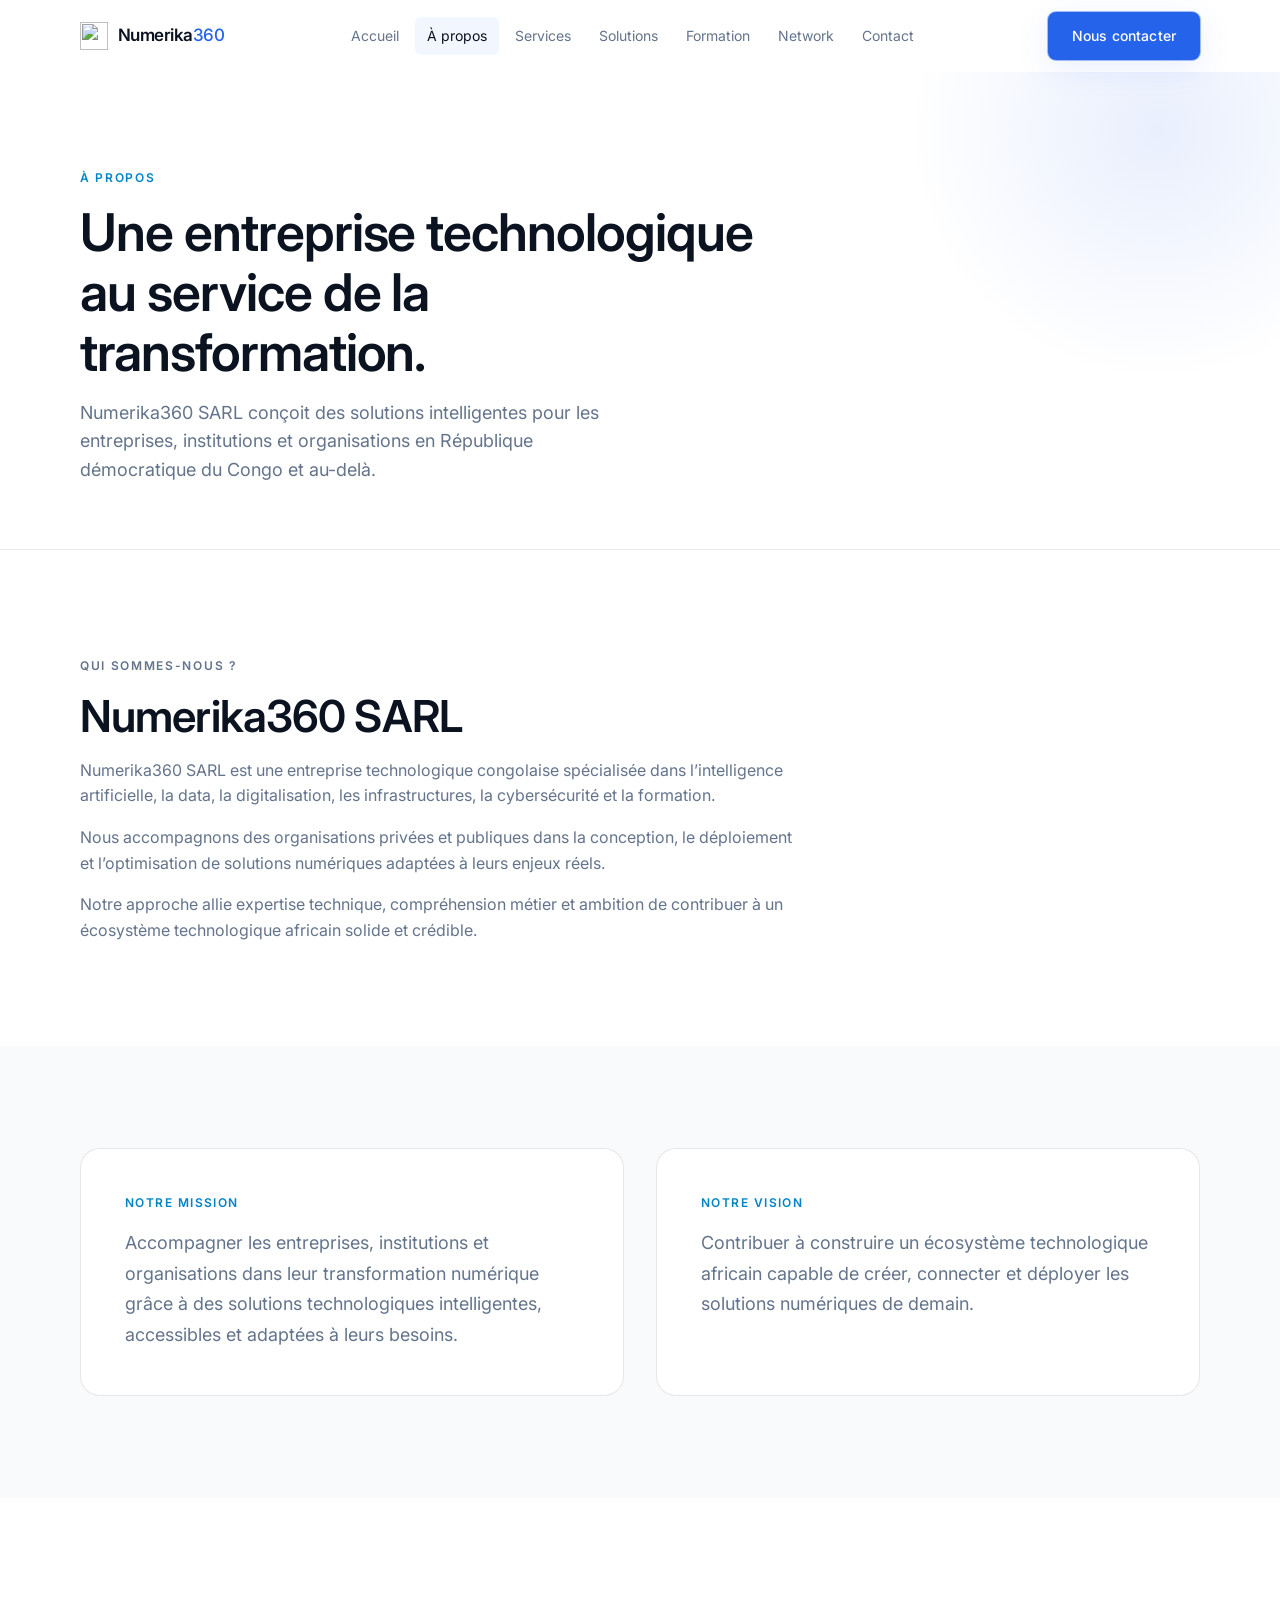
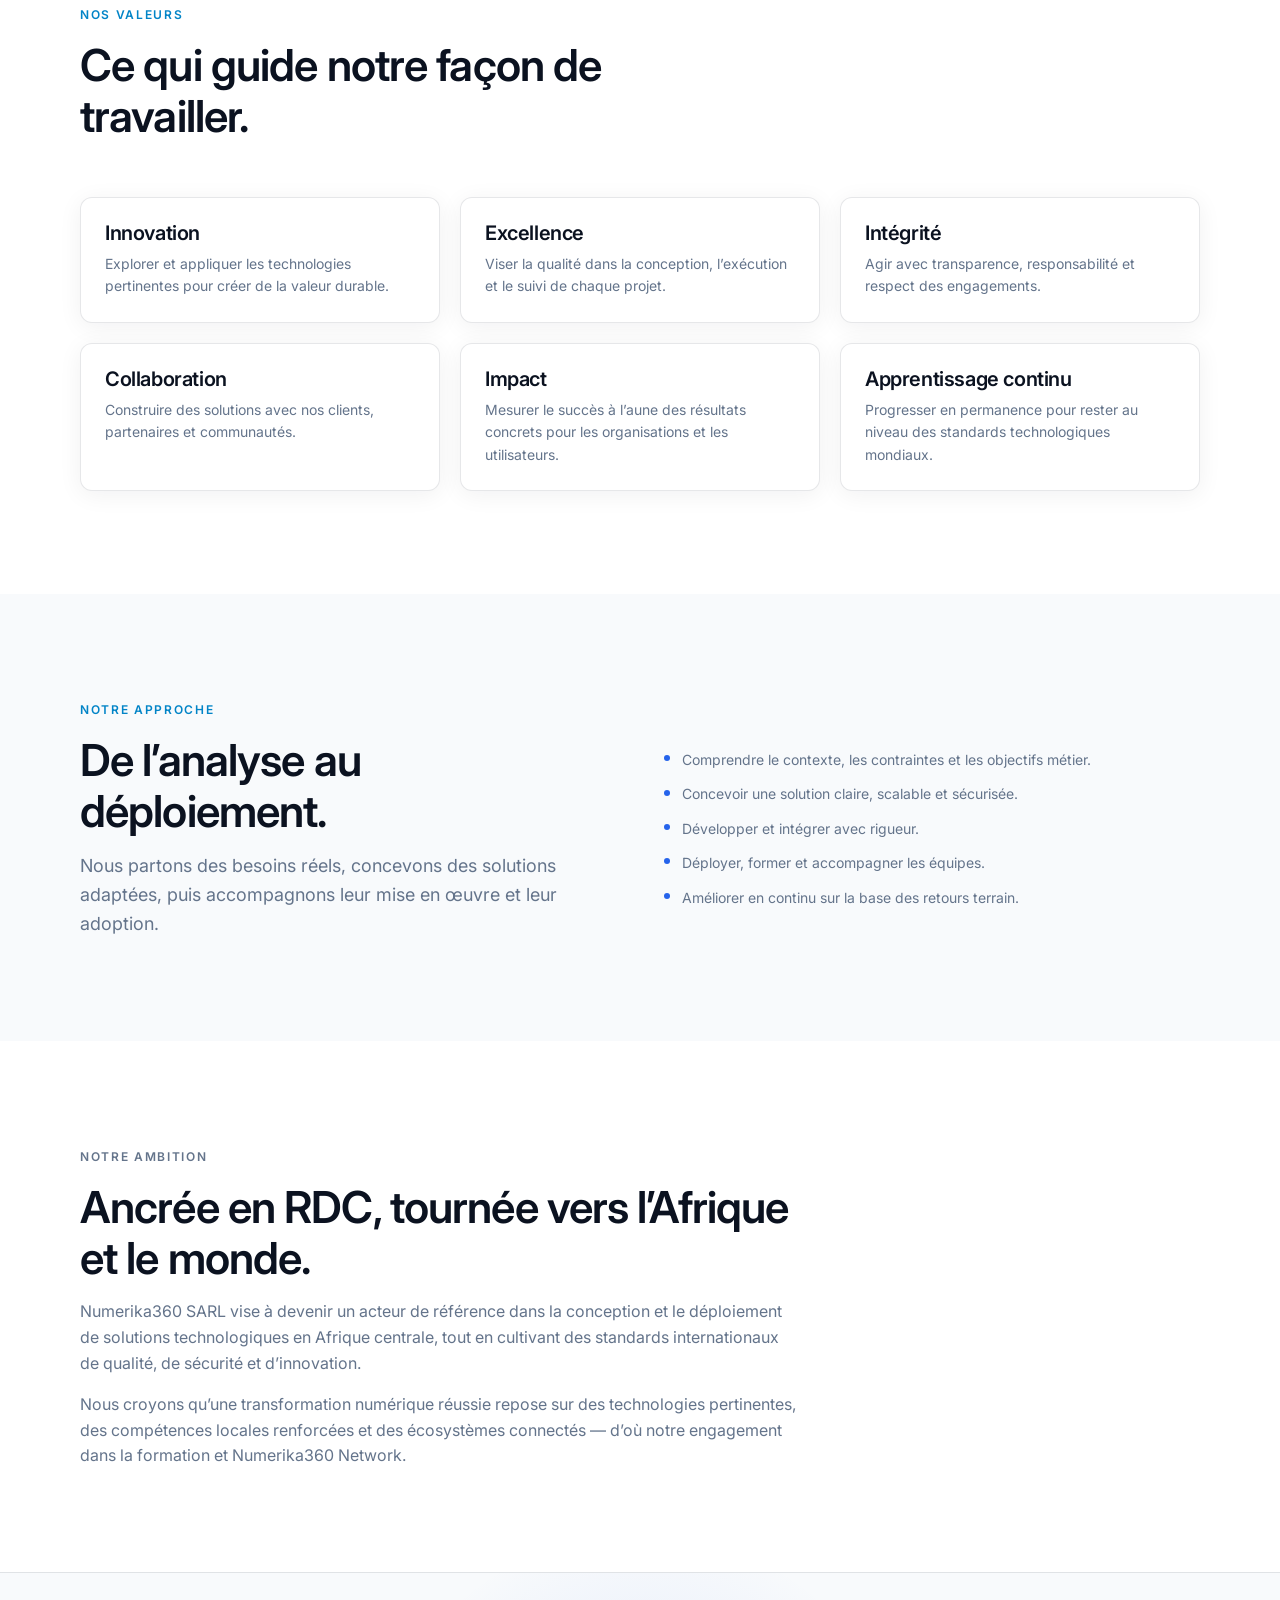
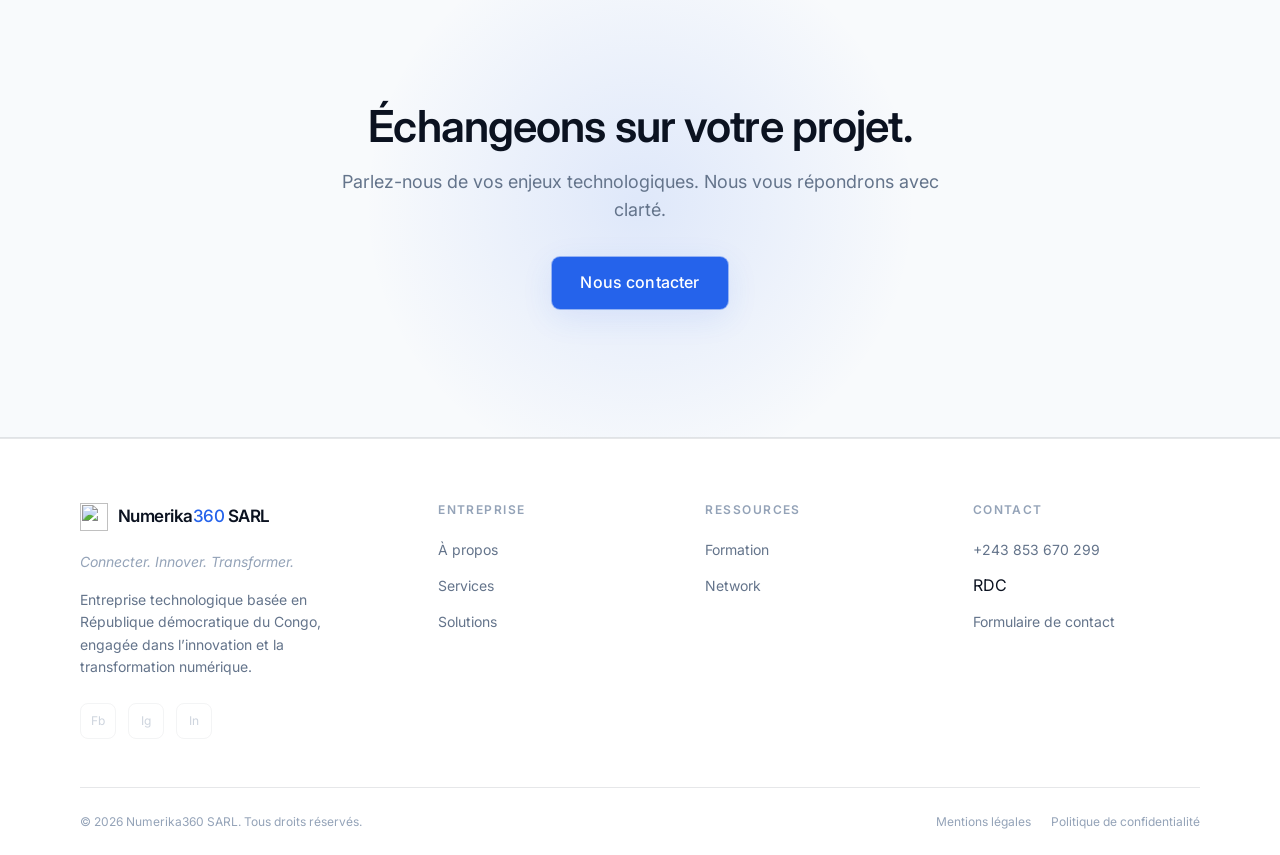
==== about.html @ 3fb78558 "first commit" ====
<!DOCTYPE html>
<html lang="fr">
<head>
  <meta charset="UTF-8">
  <meta name="viewport" content="width=device-width, initial-scale=1.0">
  <title>À propos | Numerika360 SARL</title>
  <meta name="description" content="Découvrez Numerika360 SARL : mission, vision, valeurs et approche d'une entreprise technologique congolaise dédiée à la transformation numérique.">
  <meta name="robots" content="noindex, nofollow">
  <link rel="canonical" href="https://numerika360sarl.com/about.html">
  <meta property="og:type" content="website">
  <meta property="og:locale" content="fr_FR">
  <meta property="og:url" content="https://numerika360sarl.com/about.html">
  <meta property="og:site_name" content="Numerika360 SARL">
  <meta property="og:title" content="À propos | Numerika360 SARL">
  <meta property="og:description" content="Mission, vision et valeurs de Numerika360 SARL, entreprise technologique en RDC.">
  <meta property="og:image" content="https://numerika360sarl.com/assets/logo/logo.svg">
  <meta name="twitter:card" content="summary">
  <meta name="twitter:title" content="À propos | Numerika360 SARL">
  <meta name="twitter:description" content="Mission, vision et valeurs de Numerika360 SARL.">
  <link rel="icon" type="image/svg+xml" href="assets/logo/favicon.svg">
  <link rel="preconnect" href="https://fonts.googleapis.com">
  <link rel="preconnect" href="https://fonts.gstatic.com" crossorigin>
  <link href="https://fonts.googleapis.com/css2?family=Inter:wght@400;500;600;700&display=swap" rel="stylesheet">
  <link rel="stylesheet" href="css/style.css">
  <link rel="stylesheet" href="css/responsive.css">
  <link rel="stylesheet" href="css/animations.css">
</head>
<body>
  <a class="sr-only" href="#main">Aller au contenu principal</a>

  <header class="header">
    <div class="container nav">
      <a href="accueil.html" class="logo" aria-label="Numerika360 — Accueil">
        <img class="logo__mark" src="assets/logo/logo.svg" width="28" height="28" alt="">
        <span class="logo__text">Numerika<span>360</span></span>
      </a>
      <nav class="nav__links" aria-label="Navigation principale">
        <a class="nav__link" href="accueil.html">Accueil</a>
        <a class="nav__link is-active" href="about.html">À propos</a>
        <a class="nav__link" href="services.html">Services</a>
        <a class="nav__link" href="solutions.html">Solutions</a>
        <a class="nav__link" href="formation.html">Formation</a>
        <a class="nav__link" href="network.html">Network</a>
        <a class="nav__link" href="contact.html">Contact</a>
      </nav>
      <a class="btn btn--primary nav__cta" href="contact.html">Nous contacter</a>
      <button class="nav__toggle" type="button" aria-label="Ouvrir le menu" aria-expanded="false" aria-controls="mobile-menu">
        <span class="nav__toggle-bar"></span>
      </button>
    </div>
    <div class="nav__mobile" id="mobile-menu" role="dialog" aria-modal="true" aria-label="Menu de navigation">
      <nav class="nav__mobile-links" aria-label="Navigation mobile">
        <a class="nav__mobile-link" href="accueil.html">Accueil</a>
        <a class="nav__mobile-link is-active" href="about.html">À propos</a>
        <a class="nav__mobile-link" href="services.html">Services</a>
        <a class="nav__mobile-link" href="solutions.html">Solutions</a>
        <a class="nav__mobile-link" href="formation.html">Formation</a>
        <a class="nav__mobile-link" href="network.html">Network</a>
        <a class="nav__mobile-link" href="contact.html">Contact</a>
      </nav>
      <a class="btn btn--primary nav__mobile-cta" href="contact.html">Nous contacter</a>
    </div>
  </header>

  <main id="main">
    <section class="page-hero page-hero-animate">
      <div class="page-hero__glow" aria-hidden="true"></div>
      <div class="container">
        <p class="page-hero__label">À propos</p>
        <h1 class="page-hero__title">Une entreprise technologique au service de la transformation.</h1>
        <p class="page-hero__subtitle">Numerika360 SARL conçoit des solutions intelligentes pour les entreprises, institutions et organisations en République démocratique du Congo et au-delà.</p>
      </div>
    </section>

    <section class="section" aria-labelledby="who-title">
      <div class="container">
        <div class="content-block reveal">
          <p class="section__label">Qui sommes-nous ?</p>
          <h2 id="who-title" class="section__title">Numerika360 SARL</h2>
          <p>Numerika360 SARL est une entreprise technologique congolaise spécialisée dans l’intelligence artificielle, la data, la digitalisation, les infrastructures, la cybersécurité et la formation.</p>
          <p>Nous accompagnons des organisations privées et publiques dans la conception, le déploiement et l’optimisation de solutions numériques adaptées à leurs enjeux réels.</p>
          <p>Notre approche allie expertise technique, compréhension métier et ambition de contribuer à un écosystème technologique africain solide et crédible.</p>
        </div>
      </div>
    </section>

    <section class="section section--alt" aria-labelledby="mission-vision-title">
      <div class="container">
        <h2 id="mission-vision-title" class="sr-only">Mission et vision</h2>
        <div class="mission-block">
          <article class="mission-card reveal">
            <p class="mission-card__label">Notre mission</p>
            <p class="mission-card__text">Accompagner les entreprises, institutions et organisations dans leur transformation numérique grâce à des solutions technologiques intelligentes, accessibles et adaptées à leurs besoins.</p>
          </article>
          <article class="mission-card reveal reveal-delay-2">
            <p class="mission-card__label">Notre vision</p>
            <p class="mission-card__text">Contribuer à construire un écosystème technologique africain capable de créer, connecter et déployer les solutions numériques de demain.</p>
          </article>
        </div>
      </div>
    </section>

    <section class="section" aria-labelledby="values-title">
      <div class="container">
        <div class="section__header reveal">
          <p class="section__label">Nos valeurs</p>
          <h2 id="values-title" class="section__title">Ce qui guide notre façon de travailler.</h2>
        </div>
        <div class="values-grid">
          <article class="value-card reveal">
            <h3 class="value-card__title">Innovation</h3>
            <p class="value-card__text">Explorer et appliquer les technologies pertinentes pour créer de la valeur durable.</p>
          </article>
          <article class="value-card reveal reveal-delay-1">
            <h3 class="value-card__title">Excellence</h3>
            <p class="value-card__text">Viser la qualité dans la conception, l’exécution et le suivi de chaque projet.</p>
          </article>
          <article class="value-card reveal reveal-delay-2">
            <h3 class="value-card__title">Intégrité</h3>
            <p class="value-card__text">Agir avec transparence, responsabilité et respect des engagements.</p>
          </article>
          <article class="value-card reveal">
            <h3 class="value-card__title">Collaboration</h3>
            <p class="value-card__text">Construire des solutions avec nos clients, partenaires et communautés.</p>
          </article>
          <article class="value-card reveal reveal-delay-1">
            <h3 class="value-card__title">Impact</h3>
            <p class="value-card__text">Mesurer le succès à l’aune des résultats concrets pour les organisations et les utilisateurs.</p>
          </article>
          <article class="value-card reveal reveal-delay-2">
            <h3 class="value-card__title">Apprentissage continu</h3>
            <p class="value-card__text">Progresser en permanence pour rester au niveau des standards technologiques mondiaux.</p>
          </article>
        </div>
      </div>
    </section>

    <section class="section section--alt" aria-labelledby="approach-title">
      <div class="container">
        <div class="split">
          <div class="reveal">
            <p class="section__label">Notre approche</p>
            <h2 id="approach-title" class="section__title">De l’analyse au déploiement.</h2>
            <p class="lead mt-2">Nous partons des besoins réels, concevons des solutions adaptées, puis accompagnons leur mise en œuvre et leur adoption.</p>
          </div>
          <ul class="prose-list reveal reveal-delay-2">
            <li>Comprendre le contexte, les contraintes et les objectifs métier.</li>
            <li>Concevoir une solution claire, scalable et sécurisée.</li>
            <li>Développer et intégrer avec rigueur.</li>
            <li>Déployer, former et accompagner les équipes.</li>
            <li>Améliorer en continu sur la base des retours terrain.</li>
          </ul>
        </div>
      </div>
    </section>

    <section class="section" aria-labelledby="ambition-title">
      <div class="container">
        <div class="content-block reveal">
          <p class="section__label">Notre ambition</p>
          <h2 id="ambition-title" class="section__title">Ancrée en RDC, tournée vers l’Afrique et le monde.</h2>
          <p>Numerika360 SARL vise à devenir un acteur de référence dans la conception et le déploiement de solutions technologiques en Afrique centrale, tout en cultivant des standards internationaux de qualité, de sécurité et d’innovation.</p>
          <p>Nous croyons qu’une transformation numérique réussie repose sur des technologies pertinentes, des compétences locales renforcées et des écosystèmes connectés — d’où notre engagement dans la formation et Numerika360 Network.</p>
        </div>
      </div>
    </section>

    <section class="cta-final" aria-labelledby="cta-title">
      <div class="cta-final__glow" aria-hidden="true"></div>
      <div class="container">
        <div class="cta-final__content reveal">
          <h2 id="cta-title" class="cta-final__title">Échangeons sur votre projet.</h2>
          <p class="cta-final__text">Parlez-nous de vos enjeux technologiques. Nous vous répondrons avec clarté.</p>
          <a class="btn btn--primary btn--lg" href="contact.html">Nous contacter</a>
        </div>
      </div>
    </section>
  </main>

  <footer class="footer">
    <div class="container">
      <div class="footer__grid">
        <div>
          <a href="accueil.html" class="logo" aria-label="Numerika360">
            <img class="logo__mark" src="assets/logo/logo.svg" width="28" height="28" alt="">
            <span class="logo__text">Numerika<span>360</span> SARL</span>
          </a>
          <p class="footer__slogan">Connecter. Innover. Transformer.</p>
          <p class="footer__brand-text">Entreprise technologique basée en République démocratique du Congo, engagée dans l’innovation et la transformation numérique.</p>
          <div class="footer__social" aria-label="Réseaux sociaux">
            <span title="Facebook — bientôt disponible" aria-label="Facebook bientôt disponible">Fb</span>
            <span title="Instagram — bientôt disponible" aria-label="Instagram bientôt disponible">Ig</span>
            <span title="LinkedIn — bientôt disponible" aria-label="LinkedIn bientôt disponible">In</span>
          </div>
        </div>
        <div>
          <h3 class="footer__col-title">Entreprise</h3>
          <ul class="footer__links">
            <li><a href="about.html">À propos</a></li>
            <li><a href="services.html">Services</a></li>
            <li><a href="solutions.html">Solutions</a></li>
          </ul>
        </div>
        <div>
          <h3 class="footer__col-title">Ressources</h3>
          <ul class="footer__links">
            <li><a href="formation.html">Formation</a></li>
            <li><a href="network.html">Network</a></li>
          </ul>
        </div>
        <div>
          <h3 class="footer__col-title">Contact</h3>
          <ul class="footer__links">
            <li><a href="tel:+243853670299">+243 853 670 299</a></li>
            <li>RDC</li>
            <li><a href="contact.html">Formulaire de contact</a></li>
          </ul>
        </div>
      </div>
      <div class="footer__bottom">
        <p>© <span data-year>2026</span> Numerika360 SARL. Tous droits réservés.</p>
        <div class="footer__legal">
          <a href="legal.html">Mentions légales</a>
          <a href="privacy.html">Politique de confidentialité</a>
        </div>
      </div>
    </div>
  </footer>

  <script src="js/navigation.js" defer></script>
  <script src="js/animations.js" defer></script>
  <script src="js/main.js" defer></script>
</body>
</html>
---- css/style.css ----
/* ============================================================
   Numerika360 SARL — Design System
   Light · Premium · Minimal · Corporate
   ============================================================ */

:root {
  /* Brand */
  --blue-deep: #0B1F3A;
  --blue-electric: #2563EB;
  --cyan: #0891B2;
  --black: #0F172A;
  --white: #FFFFFF;
  --gray-light: #F1F5F9;

  /* Surfaces */
  --bg-primary: #FFFFFF;
  --bg-secondary: #F8FAFC;
  --bg-card: #FFFFFF;
  --bg-elevated: #F1F5F9;
  --border: rgba(15, 23, 42, 0.1);
  --border-strong: rgba(15, 23, 42, 0.16);

  /* Text */
  --text-primary: #0B1220;
  --text-secondary: #64748B;
  --text-muted: #94A3B8;
  --text-accent: #2563EB;

  /* Accents */
  --accent: var(--blue-electric);
  --accent-2: #0284C7;
  --glow: rgba(37, 99, 235, 0.2);
  --glow-cyan: rgba(8, 145, 178, 0.18);

  /* Typography */
  --font: "Inter", system-ui, -apple-system, BlinkMacSystemFont, "Segoe UI", sans-serif;
  --fs-xs: 0.75rem;
  --fs-sm: 0.875rem;
  --fs-base: 1rem;
  --fs-md: 1.125rem;
  --fs-lg: 1.25rem;
  --fs-xl: 1.5rem;
  --fs-2xl: 2rem;
  --fs-3xl: 2.75rem;
  --fs-4xl: 3.5rem;
  --fs-5xl: 4.5rem;
  --lh-tight: 1.15;
  --lh-snug: 1.35;
  --lh-normal: 1.6;
  --tracking: -0.02em;

  /* Layout */
  --container: 1120px;
  --container-wide: 1280px;
  --nav-h: 72px;
  --section-y: clamp(4.5rem, 8vw, 7.5rem);
  --radius: 12px;
  --radius-sm: 8px;
  --radius-lg: 20px;

  /* Motion */
  --ease: cubic-bezier(0.22, 1, 0.36, 1);
  --duration: 350ms;
  --duration-fast: 200ms;

  /* Shadows */
  --shadow-glow: 0 8px 32px rgba(37, 99, 235, 0.1);
  --shadow-soft: 0 4px 24px rgba(15, 23, 42, 0.06);
}

/* ---------- Reset ---------- */
*,
*::before,
*::after {
  box-sizing: border-box;
  margin: 0;
  padding: 0;
}

html {
  scroll-behavior: smooth;
  -webkit-text-size-adjust: 100%;
}

body {
  font-family: var(--font);
  font-size: var(--fs-base);
  line-height: var(--lh-normal);
  color: var(--text-primary);
  background: var(--bg-primary);
  -webkit-font-smoothing: antialiased;
  -moz-osx-font-smoothing: grayscale;
  overflow-x: hidden;
}

img,
svg {
  display: block;
  max-width: 100%;
  height: auto;
}

a {
  color: inherit;
  text-decoration: none;
}

ul,
ol {
  list-style: none;
}

button,
input,
textarea,
select {
  font: inherit;
  color: inherit;
}

button {
  cursor: pointer;
  border: none;
  background: none;
}

:focus-visible {
  outline: 2px solid var(--accent-2);
  outline-offset: 3px;
}

[id] {
  scroll-margin-top: calc(var(--nav-h) + 1.25rem);
}

.sr-only {
  position: absolute;
  width: 1px;
  height: 1px;
  padding: 0;
  margin: -1px;
  overflow: hidden;
  clip: rect(0, 0, 0, 0);
  white-space: nowrap;
  border: 0;
}

/* ---------- Layout ---------- */
.container {
  width: min(100% - 2.5rem, var(--container));
  margin-inline: auto;
}

.container--wide {
  width: min(100% - 2.5rem, var(--container-wide));
  margin-inline: auto;
}

.section {
  padding-block: var(--section-y);
  position: relative;
}

.section--alt {
  background: var(--bg-secondary);
}

.section__header {
  max-width: 640px;
  margin-bottom: clamp(2.5rem, 5vw, 3.5rem);
}

.section__header--center {
  margin-inline: auto;
  text-align: center;
}

.section__label {
  display: inline-block;
  font-size: var(--fs-xs);
  font-weight: 600;
  letter-spacing: 0.14em;
  text-transform: uppercase;
  color: var(--accent-2);
  margin-bottom: 1rem;
}

.section__title {
  font-size: clamp(1.75rem, 3.5vw, 2.75rem);
  font-weight: 600;
  letter-spacing: var(--tracking);
  line-height: var(--lh-tight);
  margin-bottom: 1rem;
}

.section__subtitle {
  font-size: var(--fs-md);
  color: var(--text-secondary);
  line-height: var(--lh-normal);
  max-width: 540px;
}

.section__header--center .section__subtitle {
  margin-inline: auto;
}

/* ---------- Typography ---------- */
h1, h2, h3, h4 {
  font-weight: 600;
  letter-spacing: var(--tracking);
  line-height: var(--lh-tight);
}

.lead {
  font-size: var(--fs-md);
  color: var(--text-secondary);
  line-height: var(--lh-normal);
}

.text-muted {
  color: var(--text-muted);
}

/* ---------- Buttons ---------- */
.btn {
  display: inline-flex;
  align-items: center;
  justify-content: center;
  gap: 0.5rem;
  min-height: 48px;
  padding: 0.75rem 1.5rem;
  font-size: var(--fs-sm);
  font-weight: 500;
  letter-spacing: 0.01em;
  border-radius: var(--radius-sm);
  transition: background var(--duration) var(--ease),
              border-color var(--duration) var(--ease),
              color var(--duration) var(--ease),
              transform var(--duration) var(--ease),
              box-shadow var(--duration) var(--ease);
  white-space: nowrap;
}

.btn--primary {
  background: var(--accent);
  color: var(--white);
  box-shadow: 0 0 0 1px rgba(37, 99, 235, 0.4), var(--shadow-glow);
}

.btn--primary:hover {
  background: #1D4ED8;
  transform: translateY(-1px);
}

.btn--secondary {
  background: transparent;
  color: var(--text-primary);
  border: 1px solid var(--border-strong);
}

.btn--secondary:hover {
  border-color: rgba(37, 99, 235, 0.4);
  background: rgba(37, 99, 235, 0.04);
  transform: translateY(-1px);
}

.btn--ghost {
  background: transparent;
  color: var(--text-secondary);
  padding-inline: 0.75rem;
}

.btn--ghost:hover {
  color: var(--text-primary);
}

.btn--lg {
  min-height: 52px;
  padding-inline: 1.75rem;
  font-size: var(--fs-base);
}

.btn-group {
  display: flex;
  flex-wrap: wrap;
  gap: 0.875rem;
}

/* ---------- Navbar ---------- */
.header {
  position: sticky;
  top: 0;
  z-index: 1000;
  height: var(--nav-h);
  transition: background var(--duration) var(--ease),
              border-color var(--duration) var(--ease),
              backdrop-filter var(--duration) var(--ease);
  border-bottom: 1px solid transparent;
  background: transparent;
}

.header.is-scrolled {
  background: rgba(255, 255, 255, 0.82);
  backdrop-filter: blur(16px);
  -webkit-backdrop-filter: blur(16px);
  border-bottom-color: var(--border);
}

.nav {
  display: flex;
  align-items: center;
  justify-content: space-between;
  height: var(--nav-h);
  gap: 1.5rem;
}

.logo {
  display: inline-flex;
  align-items: center;
  gap: 0.625rem;
  font-weight: 600;
  font-size: 1.0625rem;
  letter-spacing: -0.03em;
  z-index: 1001;
}

.logo__mark {
  width: 28px;
  height: 28px;
  flex-shrink: 0;
}

.logo__text span {
  color: var(--accent);
  font-weight: 500;
}

.nav__links {
  display: flex;
  align-items: center;
  gap: 0.25rem;
}

.nav__link {
  padding: 0.5rem 0.75rem;
  font-size: var(--fs-sm);
  color: var(--text-secondary);
  border-radius: 6px;
  transition: color var(--duration-fast) var(--ease),
              background var(--duration-fast) var(--ease);
}

.nav__link:hover,
.nav__link.is-active {
  color: var(--text-primary);
}

.nav__link.is-active {
  background: rgba(37, 99, 235, 0.06);
}

.nav__cta {
  margin-left: 0.5rem;
}

.nav__toggle {
  display: none;
  width: 44px;
  height: 44px;
  align-items: center;
  justify-content: center;
  border-radius: 8px;
  border: 1px solid var(--border);
  z-index: 1001;
  position: relative;
}

.nav__toggle-bar {
  display: block;
  width: 18px;
  height: 1.5px;
  background: var(--text-primary);
  position: relative;
  transition: background var(--duration-fast) var(--ease);
}

.nav__toggle-bar::before,
.nav__toggle-bar::after {
  content: "";
  position: absolute;
  left: 0;
  width: 18px;
  height: 1.5px;
  background: var(--text-primary);
  transition: transform var(--duration) var(--ease), top var(--duration) var(--ease);
}

.nav__toggle-bar::before { top: -6px; }
.nav__toggle-bar::after { top: 6px; }

.nav__toggle[aria-expanded="true"] .nav__toggle-bar {
  background: transparent;
}

.nav__toggle[aria-expanded="true"] .nav__toggle-bar::before {
  top: 0;
  transform: rotate(45deg);
}

.nav__toggle[aria-expanded="true"] .nav__toggle-bar::after {
  top: 0;
  transform: rotate(-45deg);
}

.nav__mobile {
  position: fixed;
  inset: 0;
  background: rgba(255, 255, 255, 0.97);
  backdrop-filter: blur(20px);
  -webkit-backdrop-filter: blur(20px);
  display: flex;
  flex-direction: column;
  justify-content: center;
  padding: 2rem;
  opacity: 0;
  visibility: hidden;
  pointer-events: none;
  transition: opacity var(--duration) var(--ease),
              visibility var(--duration) var(--ease);
  z-index: 1000;
}

.nav__mobile.is-open {
  opacity: 1;
  visibility: visible;
  pointer-events: auto;
}

.nav__mobile-links {
  display: flex;
  flex-direction: column;
  gap: 0.25rem;
}

.nav__mobile-link {
  font-size: var(--fs-2xl);
  font-weight: 500;
  letter-spacing: var(--tracking);
  padding: 0.75rem 0;
  color: var(--text-secondary);
  border-bottom: 1px solid var(--border);
  transition: color var(--duration-fast) var(--ease);
}

.nav__mobile-link:hover,
.nav__mobile-link.is-active {
  color: var(--text-primary);
}

.nav__mobile-cta {
  margin-top: 2rem;
  width: 100%;
}

/* ---------- Hero ---------- */
.hero {
  position: relative;
  min-height: calc(100vh - var(--nav-h));
  display: flex;
  align-items: center;
  padding-block: clamp(4rem, 10vw, 7rem) clamp(5rem, 12vw, 8rem);
  overflow: hidden;
}

.hero__bg {
  position: absolute;
  inset: 0;
  pointer-events: none;
  overflow: hidden;
}

.hero__grid {
  position: absolute;
  inset: 0;
  background-image:
    linear-gradient(rgba(15, 23, 42, 0.05) 1px, transparent 1px),
    linear-gradient(90deg, rgba(15, 23, 42, 0.05) 1px, transparent 1px);
  background-size: 64px 64px;
  mask-image: radial-gradient(ellipse 70% 60% at 50% 40%, black 20%, transparent 75%);
  -webkit-mask-image: radial-gradient(ellipse 70% 60% at 50% 40%, black 20%, transparent 75%);
}

.hero__glow {
  position: absolute;
  width: 700px;
  height: 700px;
  border-radius: 50%;
  top: -10%;
  left: 50%;
  transform: translateX(-50%);
  background: radial-gradient(circle, rgba(37, 99, 235, 0.12) 0%, rgba(8, 145, 178, 0.05) 40%, transparent 70%);
  filter: blur(40px);
}

.hero__canvas {
  position: absolute;
  inset: 0;
  width: 100%;
  height: 100%;
  opacity: 0.4;
}

.hero__content {
  position: relative;
  z-index: 1;
  max-width: 780px;
}

.hero__label {
  display: inline-flex;
  align-items: center;
  gap: 0.5rem;
  font-size: var(--fs-xs);
  font-weight: 600;
  letter-spacing: 0.16em;
  text-transform: uppercase;
  color: var(--accent-2);
  margin-bottom: 1.5rem;
}

.hero__label::before {
  content: "";
  width: 8px;
  height: 8px;
  border-radius: 50%;
  background: var(--accent-2);
  box-shadow: 0 0 12px var(--glow-cyan);
}

.hero__title {
  font-size: clamp(2.5rem, 6vw, 4.5rem);
  font-weight: 600;
  letter-spacing: -0.035em;
  line-height: 1.08;
  margin-bottom: 1.5rem;
}

.hero__subtitle {
  font-size: clamp(1rem, 1.5vw, 1.2rem);
  color: var(--text-secondary);
  max-width: 560px;
  margin-bottom: 2.25rem;
  line-height: 1.65;
}

/* Page hero (inner pages) */
.page-hero {
  position: relative;
  padding: clamp(4rem, 8vw, 6rem) 0 clamp(3rem, 5vw, 4rem);
  overflow: hidden;
  border-bottom: 1px solid var(--border);
}

.page-hero__glow {
  position: absolute;
  width: 500px;
  height: 500px;
  border-radius: 50%;
  top: -40%;
  right: -10%;
  background: radial-gradient(circle, rgba(37, 99, 235, 0.1) 0%, transparent 70%);
  pointer-events: none;
}

.page-hero__label {
  font-size: var(--fs-xs);
  font-weight: 600;
  letter-spacing: 0.14em;
  text-transform: uppercase;
  color: var(--accent-2);
  margin-bottom: 1rem;
}

.page-hero__title {
  font-size: clamp(2rem, 4.5vw, 3.25rem);
  margin-bottom: 1rem;
  max-width: 700px;
}

.page-hero__subtitle {
  font-size: var(--fs-md);
  color: var(--text-secondary);
  max-width: 540px;
  line-height: var(--lh-normal);
}

/* ---------- Cards ---------- */
.card {
  background: var(--bg-card);
  border: 1px solid var(--border);
  border-radius: var(--radius);
  padding: 1.75rem;
  box-shadow: var(--shadow-soft);
  transition: transform var(--duration) var(--ease),
              border-color var(--duration) var(--ease),
              box-shadow var(--duration) var(--ease);
}

.card:hover {
  transform: translateY(-4px);
  border-color: rgba(37, 99, 235, 0.35);
  box-shadow: 0 0 0 1px rgba(37, 99, 235, 0.1), var(--shadow-glow);
}

.card__icon {
  width: 40px;
  height: 40px;
  margin-bottom: 1.25rem;
  color: var(--accent-2);
}

.card__icon svg {
  width: 100%;
  height: 100%;
}

.card__title {
  font-size: var(--fs-lg);
  font-weight: 600;
  margin-bottom: 0.75rem;
}

.card__text {
  font-size: var(--fs-sm);
  color: var(--text-secondary);
  line-height: var(--lh-normal);
}

.card__list {
  margin-top: 1.25rem;
  display: flex;
  flex-direction: column;
  gap: 0.5rem;
}

.card__list li {
  font-size: var(--fs-sm);
  color: var(--text-muted);
  padding-left: 1rem;
  position: relative;
}

.card__list li::before {
  content: "";
  position: absolute;
  left: 0;
  top: 0.55em;
  width: 4px;
  height: 4px;
  border-radius: 50%;
  background: var(--accent);
}

/* Expertise panels — image cards */
.expertise-panels {
  display: grid;
  grid-template-columns: repeat(2, 1fr);
  gap: 1.25rem;
}

.expertise-panel {
  position: relative;
  display: flex;
  align-items: center;
  justify-content: center;
  min-height: clamp(220px, 28vw, 300px);
  border-radius: var(--radius-lg);
  overflow: hidden;
  border: 1px solid var(--border);
  isolation: isolate;
  transition: transform var(--duration) var(--ease),
              border-color var(--duration) var(--ease),
              box-shadow var(--duration) var(--ease);
}

.expertise-panel:hover {
  transform: translateY(-4px);
  border-color: rgba(37, 99, 235, 0.35);
  box-shadow: var(--shadow-glow);
}

.expertise-panel__img {
  position: absolute;
  inset: 0;
  width: 100%;
  height: 100%;
  object-fit: cover;
  object-position: center;
  z-index: 0;
  transform: scale(1.02);
  transition: transform 0.7s var(--ease);
}

.expertise-panel:hover .expertise-panel__img {
  transform: scale(1.06);
}

.expertise-panel__overlay {
  position: absolute;
  inset: 0;
  z-index: 1;
  background:
    linear-gradient(180deg, rgba(11, 18, 32, 0.45) 0%, rgba(11, 18, 32, 0.62) 50%, rgba(11, 18, 32, 0.78) 100%),
    radial-gradient(ellipse at center, rgba(11, 31, 58, 0.2) 0%, rgba(11, 18, 32, 0.45) 100%);
  transition: background var(--duration) var(--ease);
}

.expertise-panel:hover .expertise-panel__overlay {
  background:
    linear-gradient(180deg, rgba(11, 18, 32, 0.38) 0%, rgba(11, 18, 32, 0.55) 50%, rgba(11, 18, 32, 0.72) 100%),
    radial-gradient(ellipse at center, rgba(37, 99, 235, 0.2) 0%, rgba(11, 18, 32, 0.4) 100%);
}

.expertise-panel__content {
  position: relative;
  z-index: 2;
  text-align: center;
  padding: 2rem 1.5rem;
  max-width: 90%;
}

.expertise-panel__title {
  font-size: clamp(1.35rem, 2.4vw, 1.85rem);
  font-weight: 600;
  letter-spacing: var(--tracking);
  color: #FFFFFF;
  margin-bottom: 0.75rem;
  text-shadow: 0 2px 24px rgba(0, 0, 0, 0.45);
}

.expertise-panel__tags {
  font-size: clamp(0.6875rem, 1.1vw, 0.8125rem);
  font-weight: 500;
  letter-spacing: 0.12em;
  text-transform: uppercase;
  color: rgba(226, 232, 240, 0.92);
}

/* Why grid */
.why-grid {
  display: grid;
  grid-template-columns: repeat(3, 1fr);
  gap: 1.5rem;
}

.why-item {
  padding: 1.5rem 0;
  border-top: 1px solid var(--border);
}

.why-item__title {
  font-size: var(--fs-lg);
  margin-bottom: 0.625rem;
}

.why-item__text {
  font-size: var(--fs-sm);
  color: var(--text-secondary);
}

/* Services list */
.services-list {
  display: flex;
  flex-direction: column;
  border-top: 1px solid var(--border);
}

.service-row {
  display: grid;
  grid-template-columns: 4rem 1fr auto;
  align-items: center;
  gap: 1.5rem;
  padding: 1.5rem 0;
  border-bottom: 1px solid var(--border);
  transition: background var(--duration) var(--ease),
              padding-left var(--duration) var(--ease);
}

.service-row:hover {
  padding-left: 0.75rem;
}

.service-row__num {
  font-size: var(--fs-sm);
  font-weight: 500;
  color: var(--text-muted);
  font-variant-numeric: tabular-nums;
}

.service-row__title {
  font-size: clamp(1rem, 2vw, 1.25rem);
  font-weight: 500;
}

.service-row__arrow {
  width: 36px;
  height: 36px;
  display: flex;
  align-items: center;
  justify-content: center;
  border: 1px solid var(--border);
  border-radius: 50%;
  color: var(--text-muted);
  transition: border-color var(--duration) var(--ease),
              color var(--duration) var(--ease),
              transform var(--duration) var(--ease);
}

.service-row:hover .service-row__arrow {
  border-color: var(--accent);
  color: var(--accent-2);
  transform: translateX(4px);
}

/* Solutions */
.solutions-grid {
  display: grid;
  grid-template-columns: 1.4fr 1fr;
  gap: 1.5rem;
}

.solution-card {
  background: var(--bg-card);
  border: 1px solid var(--border);
  border-radius: var(--radius-lg);
  padding: clamp(1.75rem, 3vw, 2.5rem);
  display: flex;
  flex-direction: column;
  box-shadow: var(--shadow-soft);
  transition: border-color var(--duration) var(--ease),
              transform var(--duration) var(--ease),
              box-shadow var(--duration) var(--ease);
  position: relative;
  overflow: hidden;
}

.solution-card:hover {
  border-color: rgba(37, 99, 235, 0.4);
  transform: translateY(-3px);
}

.solution-card--featured::before {
  content: "";
  position: absolute;
  top: 0;
  left: 0;
  right: 0;
  height: 1px;
  background: linear-gradient(90deg, transparent, var(--accent), var(--accent-2), transparent);
  opacity: 0.6;
}

.solution-card__badge {
  display: inline-flex;
  align-self: flex-start;
  font-size: 0.6875rem;
  font-weight: 600;
  letter-spacing: 0.12em;
  text-transform: uppercase;
  padding: 0.35rem 0.65rem;
  border-radius: 4px;
  background: rgba(37, 99, 235, 0.1);
  color: #1D4ED8;
  border: 1px solid rgba(37, 99, 235, 0.2);
  margin-bottom: 1.25rem;
}

.solution-card__badge--dev {
  background: rgba(8, 145, 178, 0.1);
  color: #0E7490;
  border-color: rgba(8, 145, 178, 0.22);
}

.solution-card__title {
  font-size: clamp(1.5rem, 2.5vw, 2rem);
  margin-bottom: 1rem;
}

.solution-card__text {
  color: var(--text-secondary);
  font-size: var(--fs-sm);
  margin-bottom: 1.75rem;
  flex: 1;
  line-height: var(--lh-normal);
}

/* Formation tags */
.tags {
  display: flex;
  flex-wrap: wrap;
  gap: 0.625rem;
}

.tag {
  display: inline-flex;
  align-items: center;
  padding: 0.5rem 0.9rem;
  font-size: var(--fs-sm);
  color: var(--text-secondary);
  background: var(--bg-secondary);
  border: 1px solid var(--border);
  border-radius: 6px;
  transition: border-color var(--duration-fast) var(--ease),
              color var(--duration-fast) var(--ease),
              background var(--duration-fast) var(--ease);
}

.tag:hover {
  border-color: rgba(37, 99, 235, 0.35);
  color: var(--text-primary);
  background: rgba(37, 99, 235, 0.04);
}

/* Network */
.network-grid {
  display: grid;
  grid-template-columns: repeat(3, 1fr);
  gap: 1.5rem;
}

.network-visual {
  position: relative;
  height: 280px;
  margin-bottom: 3rem;
  border: 1px solid var(--border);
  border-radius: var(--radius-lg);
  background: var(--bg-secondary);
  overflow: hidden;
}

.network-visual canvas {
  width: 100%;
  height: 100%;
  display: block;
}

/* Sectors */
.sectors {
  display: flex;
  flex-wrap: wrap;
  gap: 0.75rem;
}

.sector {
  padding: 0.85rem 1.25rem;
  font-size: var(--fs-sm);
  font-weight: 500;
  color: var(--text-secondary);
  border: 1px solid var(--border);
  border-radius: var(--radius-sm);
  background: var(--bg-card);
  transition: border-color var(--duration) var(--ease),
              color var(--duration) var(--ease),
              background var(--duration) var(--ease);
}

.sector:hover {
  border-color: rgba(37, 99, 235, 0.35);
  color: var(--text-primary);
  background: rgba(37, 99, 235, 0.05);
}

/* CTA Final */
.cta-final {
  position: relative;
  overflow: hidden;
  text-align: center;
  padding-block: clamp(5rem, 10vw, 8rem);
  background: var(--bg-secondary);
  border-block: 1px solid var(--border);
}

.cta-final__glow {
  position: absolute;
  width: 600px;
  height: 600px;
  border-radius: 50%;
  top: 50%;
  left: 50%;
  transform: translate(-50%, -50%);
  background: radial-gradient(circle, rgba(37, 99, 235, 0.12) 0%, transparent 65%);
  pointer-events: none;
}

.cta-final__content {
  position: relative;
  z-index: 1;
  max-width: 600px;
  margin-inline: auto;
}

.cta-final__title {
  font-size: clamp(1.75rem, 4vw, 2.75rem);
  margin-bottom: 1rem;
}

.cta-final__text {
  color: var(--text-secondary);
  margin-bottom: 2rem;
  font-size: var(--fs-md);
}

.cta-final__phone {
  display: inline-block;
  margin-top: 1.5rem;
  font-size: var(--fs-sm);
  color: var(--text-muted);
}

.cta-final__phone a {
  color: var(--text-secondary);
  transition: color var(--duration-fast) var(--ease);
}

.cta-final__phone a:hover {
  color: var(--accent-2);
}

/* ---------- About page ---------- */
.values-grid {
  display: grid;
  grid-template-columns: repeat(3, 1fr);
  gap: 1.25rem;
}

.value-card {
  padding: 1.5rem;
  border: 1px solid var(--border);
  border-radius: var(--radius);
  background: var(--bg-card);
  box-shadow: var(--shadow-soft);
}

.value-card__title {
  font-size: var(--fs-lg);
  margin-bottom: 0.5rem;
}

.value-card__text {
  font-size: var(--fs-sm);
  color: var(--text-secondary);
}

.mission-block {
  display: grid;
  grid-template-columns: 1fr 1fr;
  gap: 2rem;
}

.mission-card {
  padding: clamp(2rem, 4vw, 2.75rem);
  background: var(--bg-card);
  border: 1px solid var(--border);
  border-radius: var(--radius-lg);
}

.mission-card__label {
  font-size: var(--fs-xs);
  font-weight: 600;
  letter-spacing: 0.12em;
  text-transform: uppercase;
  color: var(--accent-2);
  margin-bottom: 1rem;
}

.mission-card__text {
  font-size: var(--fs-md);
  color: var(--text-secondary);
  line-height: 1.7;
}

.content-block {
  max-width: 720px;
}

.content-block p + p {
  margin-top: 1rem;
}

.content-block p {
  color: var(--text-secondary);
}

/* ---------- Services detail ---------- */
.service-detail {
  display: grid;
  grid-template-columns: 1fr;
  gap: 0;
  border-top: 1px solid var(--border);
}

.service-detail__item {
  padding: clamp(2.5rem, 5vw, 3.5rem) 0;
  border-bottom: 1px solid var(--border);
  display: grid;
  grid-template-columns: minmax(0, 1fr) minmax(0, 1.2fr);
  gap: 2.5rem;
  align-items: start;
}

.service-detail__num {
  font-size: var(--fs-sm);
  color: var(--text-muted);
  margin-bottom: 0.75rem;
  font-variant-numeric: tabular-nums;
}

.service-detail__title {
  font-size: clamp(1.35rem, 2.5vw, 1.75rem);
  margin-bottom: 1rem;
}

.service-detail__desc {
  color: var(--text-secondary);
  font-size: var(--fs-sm);
  margin-bottom: 1.5rem;
}

.service-detail__cols {
  display: grid;
  grid-template-columns: 1fr 1fr;
  gap: 1.5rem;
}

.service-detail__col h4 {
  font-size: var(--fs-xs);
  font-weight: 600;
  letter-spacing: 0.1em;
  text-transform: uppercase;
  color: var(--text-muted);
  margin-bottom: 0.75rem;
}

.service-detail__col ul {
  display: flex;
  flex-direction: column;
  gap: 0.4rem;
}

.service-detail__col li {
  font-size: var(--fs-sm);
  color: var(--text-secondary);
  padding-left: 0.875rem;
  position: relative;
}

.service-detail__col li::before {
  content: "";
  position: absolute;
  left: 0;
  top: 0.55em;
  width: 4px;
  height: 4px;
  border-radius: 50%;
  background: var(--accent);
}

/* ---------- Formation page ---------- */
.formats-grid {
  display: grid;
  grid-template-columns: repeat(3, 1fr);
  gap: 1.25rem;
}

.format-card {
  padding: 2rem;
  background: var(--bg-card);
  border: 1px solid var(--border);
  border-radius: var(--radius);
  transition: border-color var(--duration) var(--ease),
              transform var(--duration) var(--ease);
}

.format-card:hover {
  border-color: rgba(37, 99, 235, 0.35);
  transform: translateY(-3px);
}

.format-card__title {
  font-size: var(--fs-lg);
  margin-bottom: 0.75rem;
}

.format-card__text {
  font-size: var(--fs-sm);
  color: var(--text-secondary);
}

/* ---------- Contact ---------- */
.contact-layout {
  display: grid;
  grid-template-columns: 0.85fr 1.15fr;
  gap: 3rem;
  align-items: start;
}

.contact-info__item {
  margin-bottom: 1.75rem;
}

.contact-info__label {
  font-size: var(--fs-xs);
  font-weight: 600;
  letter-spacing: 0.1em;
  text-transform: uppercase;
  color: var(--text-muted);
  margin-bottom: 0.4rem;
}

.contact-info__value {
  font-size: var(--fs-lg);
  font-weight: 500;
}

.contact-info__value a:hover {
  color: var(--accent-2);
}

.form {
  background: var(--bg-card);
  border: 1px solid var(--border);
  border-radius: var(--radius-lg);
  padding: clamp(1.5rem, 3vw, 2.25rem);
  box-shadow: var(--shadow-soft);
}

.form__row {
  display: grid;
  grid-template-columns: 1fr 1fr;
  gap: 1rem;
}

.form__group {
  margin-bottom: 1.15rem;
}

.form__label {
  display: block;
  font-size: var(--fs-sm);
  font-weight: 500;
  margin-bottom: 0.4rem;
  color: var(--text-secondary);
}

.form__input,
.form__textarea,
.form__select {
  width: 100%;
  padding: 0.75rem 1rem;
  background: var(--bg-secondary);
  border: 1px solid var(--border);
  border-radius: var(--radius-sm);
  color: var(--text-primary);
  transition: border-color var(--duration-fast) var(--ease),
              box-shadow var(--duration-fast) var(--ease);
}

.form__input:focus,
.form__textarea:focus,
.form__select:focus {
  outline: none;
  border-color: rgba(37, 99, 235, 0.55);
  box-shadow: 0 0 0 3px rgba(37, 99, 235, 0.15);
}

.form__input::placeholder,
.form__textarea::placeholder {
  color: var(--text-muted);
}

.form__textarea {
  min-height: 140px;
  resize: vertical;
}

.form__select {
  appearance: none;
  background-image: url("data:image/svg+xml,%3Csvg xmlns='http://www.w3.org/2000/svg' width='12' height='12' fill='none' stroke='%2364748B' stroke-width='2'%3E%3Cpath d='M2 4l4 4 4-4'/%3E%3C/svg%3E");
  background-repeat: no-repeat;
  background-position: right 1rem center;
  padding-right: 2.5rem;
}

.form__error {
  display: none;
  font-size: var(--fs-xs);
  color: #F87171;
  margin-top: 0.35rem;
}

.form__group.is-invalid .form__input,
.form__group.is-invalid .form__textarea,
.form__group.is-invalid .form__select {
  border-color: rgba(248, 113, 113, 0.5);
}

.form__group.is-invalid .form__error {
  display: block;
}

.form__success {
  display: none;
  padding: 1rem;
  margin-bottom: 1rem;
  border-radius: var(--radius-sm);
  background: rgba(8, 145, 178, 0.08);
  border: 1px solid rgba(8, 145, 178, 0.25);
  color: #0E7490;
  font-size: var(--fs-sm);
}

.form__success.is-visible {
  display: block;
}

.form__note {
  margin-top: 1rem;
  font-size: var(--fs-xs);
  color: var(--text-muted);
}

/* ---------- Legal ---------- */
.legal-content {
  max-width: 720px;
}

.legal-content h2 {
  font-size: var(--fs-xl);
  margin: 2.5rem 0 1rem;
}

.legal-content p,
.legal-content li {
  color: var(--text-secondary);
  margin-bottom: 0.75rem;
}

.legal-content ul {
  margin: 0.75rem 0 1.25rem 1.25rem;
  list-style: disc;
}

.legal-content ul li {
  list-style: disc;
}

/* ---------- Footer ---------- */
.footer {
  background: var(--bg-primary);
  border-top: 1px solid var(--border);
  padding-top: 4rem;
}

.footer__grid {
  display: grid;
  grid-template-columns: 1.4fr 1fr 1fr 1fr;
  gap: 2.5rem;
  padding-bottom: 3rem;
}

.footer__brand-text {
  margin-top: 1rem;
  font-size: var(--fs-sm);
  color: var(--text-secondary);
  max-width: 280px;
  line-height: 1.6;
}

.footer__slogan {
  margin-top: 0.75rem;
  font-size: var(--fs-sm);
  color: var(--text-muted);
  font-style: italic;
}

.footer__col-title {
  font-size: var(--fs-xs);
  font-weight: 600;
  letter-spacing: 0.12em;
  text-transform: uppercase;
  color: var(--text-muted);
  margin-bottom: 1.25rem;
}

.footer__links {
  display: flex;
  flex-direction: column;
  gap: 0.65rem;
}

.footer__links a {
  font-size: var(--fs-sm);
  color: var(--text-secondary);
  transition: color var(--duration-fast) var(--ease);
}

.footer__links a:hover {
  color: var(--text-primary);
}

.footer__social {
  display: flex;
  gap: 0.75rem;
  margin-top: 1.5rem;
}

.footer__social a,
.footer__social span {
  display: inline-flex;
  align-items: center;
  justify-content: center;
  width: 36px;
  height: 36px;
  border: 1px solid var(--border);
  border-radius: 8px;
  color: var(--text-muted);
  font-size: var(--fs-xs);
  transition: border-color var(--duration-fast) var(--ease),
              color var(--duration-fast) var(--ease);
}

.footer__social a:hover {
  border-color: var(--border-strong);
  color: var(--text-primary);
}

.footer__social span {
  opacity: 0.45;
  cursor: default;
}

.footer__bottom {
  display: flex;
  flex-wrap: wrap;
  justify-content: space-between;
  align-items: center;
  gap: 1rem;
  padding: 1.5rem 0;
  border-top: 1px solid var(--border);
  font-size: var(--fs-xs);
  color: var(--text-muted);
}

.footer__legal {
  display: flex;
  gap: 1.25rem;
}

.footer__legal a:hover {
  color: var(--text-secondary);
}

/* ---------- Utilities ---------- */
.mt-1 { margin-top: 0.5rem; }
.mt-2 { margin-top: 1rem; }
.mt-3 { margin-top: 1.5rem; }
.mt-4 { margin-top: 2rem; }
.mb-0 { margin-bottom: 0; }

.split {
  display: grid;
  grid-template-columns: 1fr 1fr;
  gap: 3rem;
  align-items: center;
}

.prose-list {
  display: flex;
  flex-direction: column;
  gap: 0.75rem;
  margin-top: 1.5rem;
}

.prose-list li {
  display: flex;
  gap: 0.75rem;
  color: var(--text-secondary);
  font-size: var(--fs-sm);
}

.prose-list li::before {
  content: "";
  flex-shrink: 0;
  width: 6px;
  height: 6px;
  margin-top: 0.45em;
  border-radius: 50%;
  background: var(--accent);
}
---- css/responsive.css ----
/* ============================================================
   Numerika360 SARL — Responsive
   Breakpoints: 1440 · 1280 · 1024 · 768 · 480 · 375
   ============================================================ */

/* Large desktops — fine tuning */
@media (max-width: 1280px) {
  .expertise-panels {
    grid-template-columns: repeat(2, 1fr);
  }
}

/* Tablet landscape / small desktop */
@media (max-width: 1024px) {
  .nav__links,
  .nav__cta {
    display: none;
  }

  .nav__toggle {
    display: inline-flex;
  }

  .footer__grid {
    grid-template-columns: 1fr 1fr;
    gap: 2rem;
  }

  .solutions-grid {
    grid-template-columns: 1fr;
  }

  .why-grid {
    grid-template-columns: 1fr 1fr;
  }

  .network-grid {
    grid-template-columns: 1fr;
  }

  .service-detail__item {
    grid-template-columns: 1fr;
    gap: 1.5rem;
  }

  .mission-block {
    grid-template-columns: 1fr;
  }

  .values-grid {
    grid-template-columns: 1fr 1fr;
  }

  .formats-grid {
    grid-template-columns: 1fr;
  }

  .contact-layout {
    grid-template-columns: 1fr;
    gap: 2.5rem;
  }

  .split {
    grid-template-columns: 1fr;
    gap: 2rem;
  }
}

/* Tablet */
@media (max-width: 768px) {
  :root {
    --nav-h: 64px;
    --section-y: clamp(3.5rem, 10vw, 5rem);
  }

  .container,
  .container--wide {
    width: min(100% - 1.75rem, var(--container));
  }

  .expertise-panels {
    grid-template-columns: 1fr;
  }

  .expertise-panel {
    min-height: 200px;
  }

  .why-grid {
    grid-template-columns: 1fr;
  }

  .values-grid {
    grid-template-columns: 1fr;
  }

  .service-row {
    grid-template-columns: 3rem 1fr auto;
    gap: 1rem;
    padding: 1.25rem 0;
  }

  .service-detail__cols {
    grid-template-columns: 1fr;
  }

  .form__row {
    grid-template-columns: 1fr;
  }

  .footer__grid {
    grid-template-columns: 1fr;
    gap: 2rem;
  }

  .footer__bottom {
    flex-direction: column;
    align-items: flex-start;
  }

  .hero__title {
    font-size: clamp(2.15rem, 9vw, 3rem);
  }

  .btn-group {
    flex-direction: column;
    align-items: stretch;
  }

  .btn-group .btn {
    width: 100%;
  }

  .network-visual {
    height: 220px;
  }
}

/* Mobile */
@media (max-width: 480px) {
  .hero {
    min-height: auto;
    padding-block: 3.5rem 4.5rem;
  }

  .card {
    padding: 1.35rem;
  }

  .solution-card {
    padding: 1.5rem;
  }

  .cta-final {
    padding-block: 4rem;
  }

  .nav__mobile-link {
    font-size: 1.5rem;
  }

  .sectors {
    gap: 0.5rem;
  }

  .sector {
    padding: 0.65rem 0.9rem;
    font-size: 0.8125rem;
  }

  .service-row__arrow {
    display: none;
  }

  .service-row {
    grid-template-columns: 2.5rem 1fr;
  }
}

/* Very small */
@media (max-width: 375px) {
  .container,
  .container--wide {
    width: min(100% - 1.25rem, var(--container));
  }

  .hero__title {
    font-size: 2rem;
  }

  .page-hero__title {
    font-size: 1.75rem;
  }
}

/* Prevent horizontal overflow */
@media (max-width: 1024px) {
  body {
    overflow-x: hidden;
  }
}
---- css/animations.css ----
/* ============================================================
   Numerika360 SARL — Animations
   ============================================================ */

/* Reveal on scroll */
.reveal {
  opacity: 0;
  transform: translateY(24px);
  transition: opacity 0.7s var(--ease), transform 0.7s var(--ease);
  will-change: opacity, transform;
}

.reveal.is-visible {
  opacity: 1;
  transform: translateY(0);
}

.reveal-delay-1 { transition-delay: 0.1s; }
.reveal-delay-2 { transition-delay: 0.2s; }
.reveal-delay-3 { transition-delay: 0.3s; }
.reveal-delay-4 { transition-delay: 0.4s; }

.reveal-fade {
  opacity: 0;
  transition: opacity 0.8s var(--ease);
}

.reveal-fade.is-visible {
  opacity: 1;
}

.reveal-scale {
  opacity: 0;
  transform: scale(0.97);
  transition: opacity 0.7s var(--ease), transform 0.7s var(--ease);
}

.reveal-scale.is-visible {
  opacity: 1;
  transform: scale(1);
}

/* Hero entrance (on load) */
.hero-animate .hero__label,
.hero-animate .hero__title,
.hero-animate .hero__subtitle,
.hero-animate .btn-group {
  opacity: 0;
  transform: translateY(20px);
  animation: heroIn 0.9s var(--ease) forwards;
}

.hero-animate .hero__label { animation-delay: 0.1s; }
.hero-animate .hero__title { animation-delay: 0.25s; }
.hero-animate .hero__subtitle { animation-delay: 0.4s; }
.hero-animate .btn-group { animation-delay: 0.55s; }

@keyframes heroIn {
  to {
    opacity: 1;
    transform: translateY(0);
  }
}

/* Page hero */
.page-hero-animate .page-hero__label,
.page-hero-animate .page-hero__title,
.page-hero-animate .page-hero__subtitle {
  opacity: 0;
  transform: translateY(16px);
  animation: heroIn 0.8s var(--ease) forwards;
}

.page-hero-animate .page-hero__label { animation-delay: 0.05s; }
.page-hero-animate .page-hero__title { animation-delay: 0.15s; }
.page-hero-animate .page-hero__subtitle { animation-delay: 0.3s; }

/* Soft pulse for network nodes (CSS fallback accent) */
@keyframes softPulse {
  0%, 100% { opacity: 0.4; }
  50% { opacity: 1; }
}

/* Reduced motion */
@media (prefers-reduced-motion: reduce) {
  html {
    scroll-behavior: auto;
  }

  *,
  *::before,
  *::after {
    animation-duration: 0.01ms !important;
    animation-iteration-count: 1 !important;
    transition-duration: 0.01ms !important;
  }

  .reveal,
  .reveal-fade,
  .reveal-scale {
    opacity: 1;
    transform: none;
  }

  .hero-animate .hero__label,
  .hero-animate .hero__title,
  .hero-animate .hero__subtitle,
  .hero-animate .btn-group,
  .page-hero-animate .page-hero__label,
  .page-hero-animate .page-hero__title,
  .page-hero-animate .page-hero__subtitle {
    opacity: 1;
    transform: none;
    animation: none;
  }

  .card:hover,
  .solution-card:hover,
  .format-card:hover,
  .service-row:hover,
  .expertise-panel:hover {
    transform: none;
  }

  .expertise-panel:hover .expertise-panel__img {
    transform: scale(1.02);
  }
}
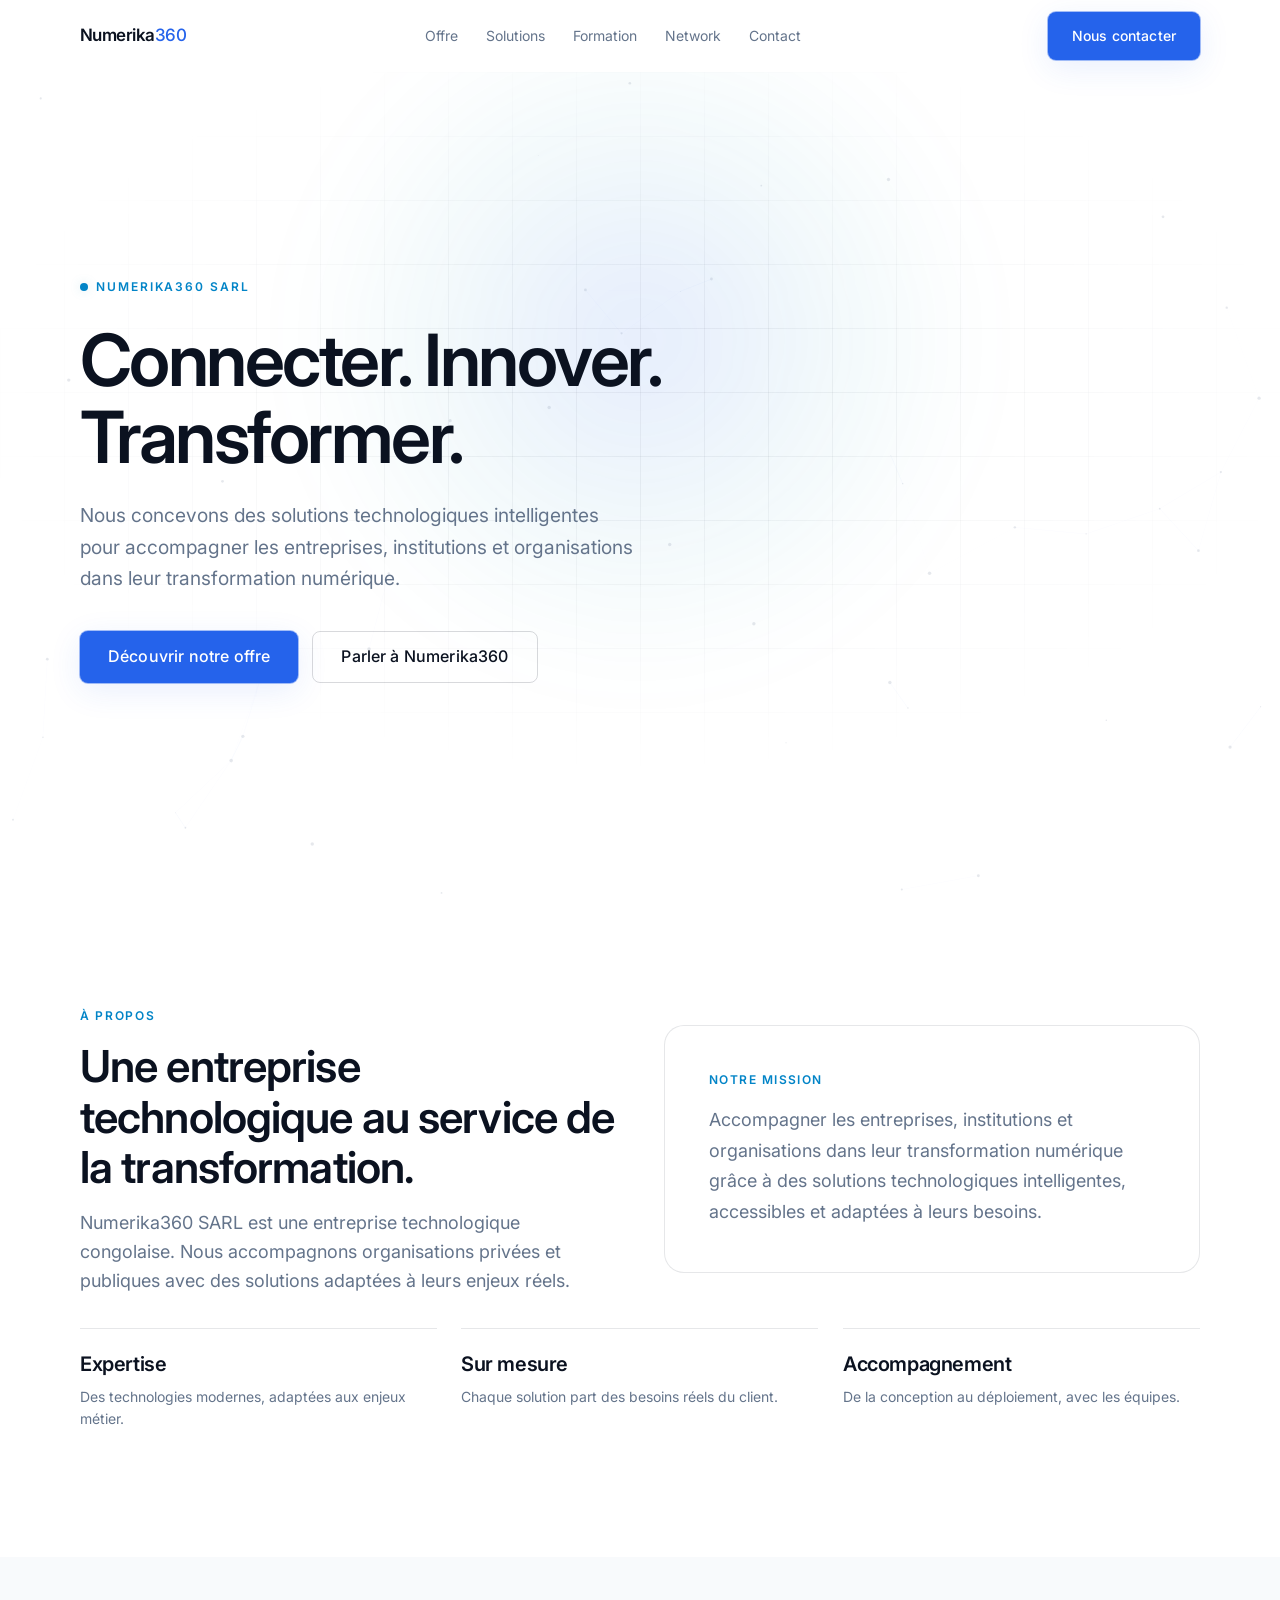
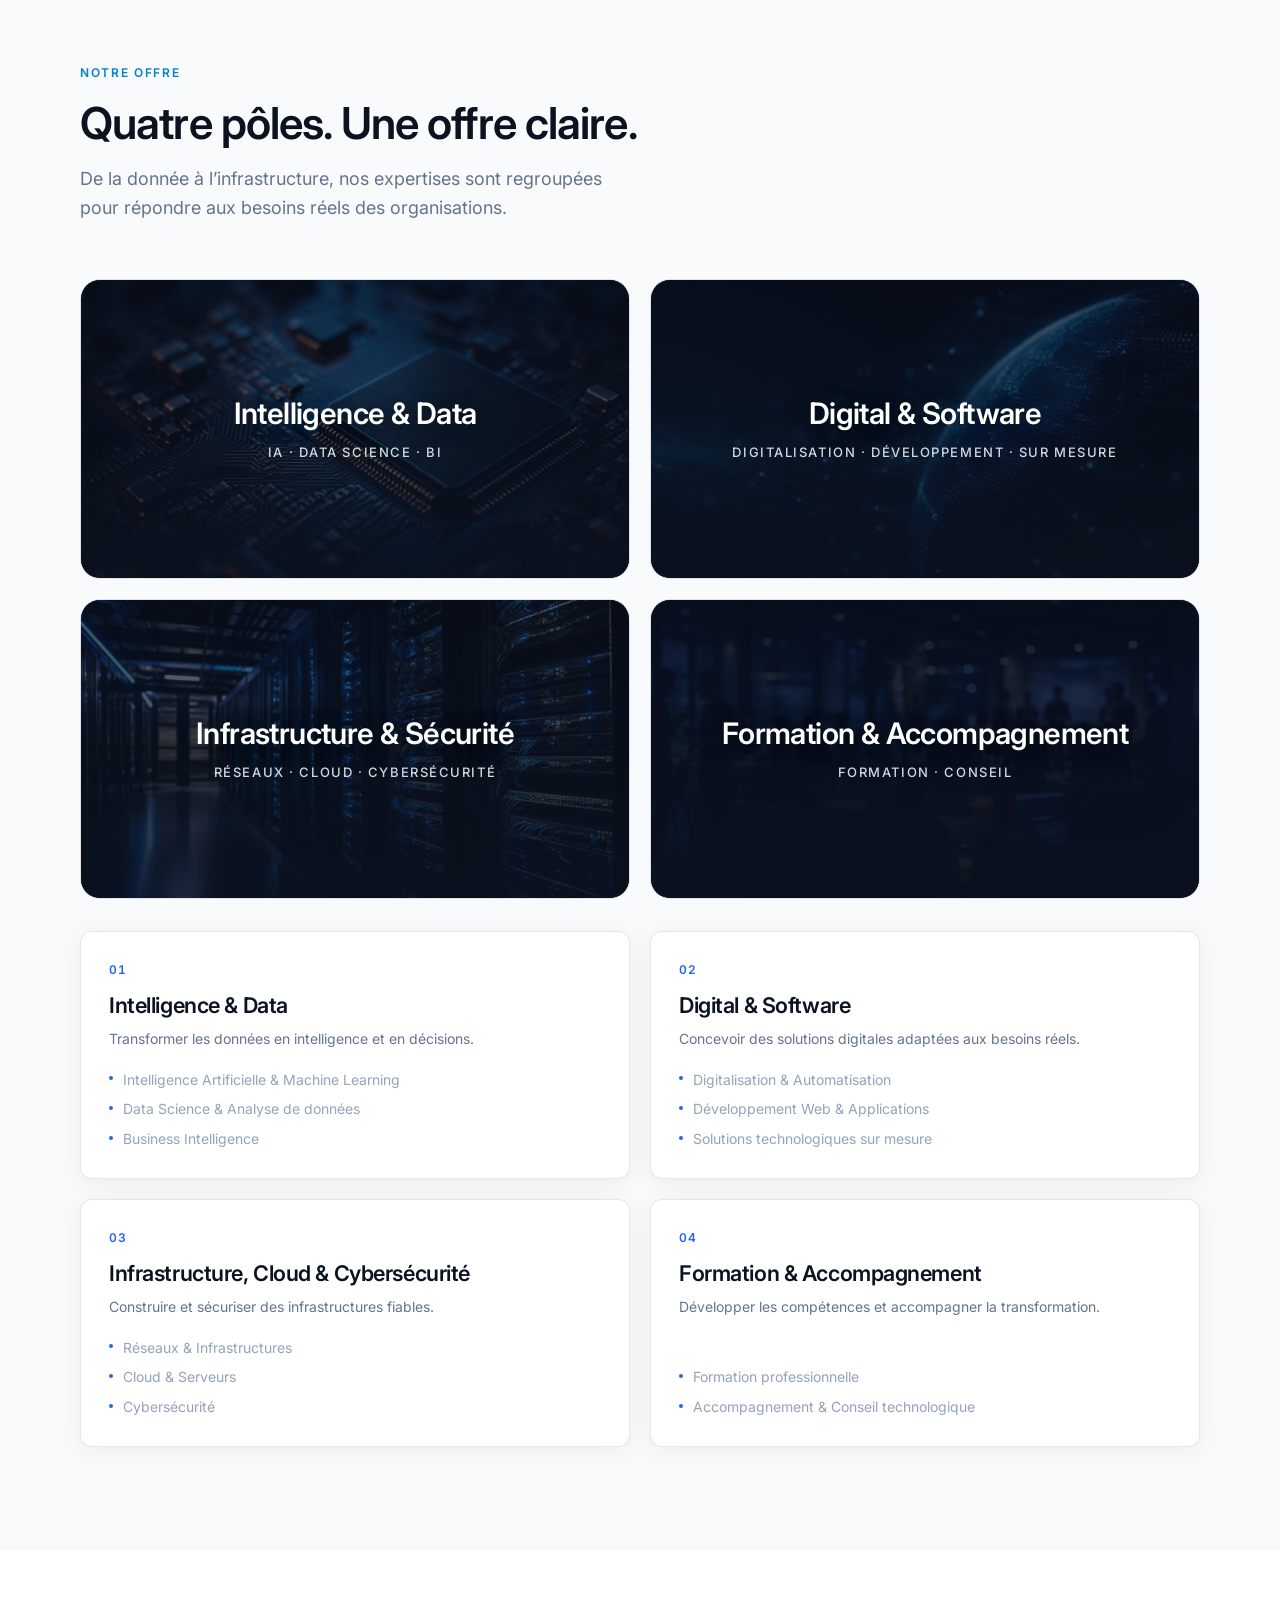
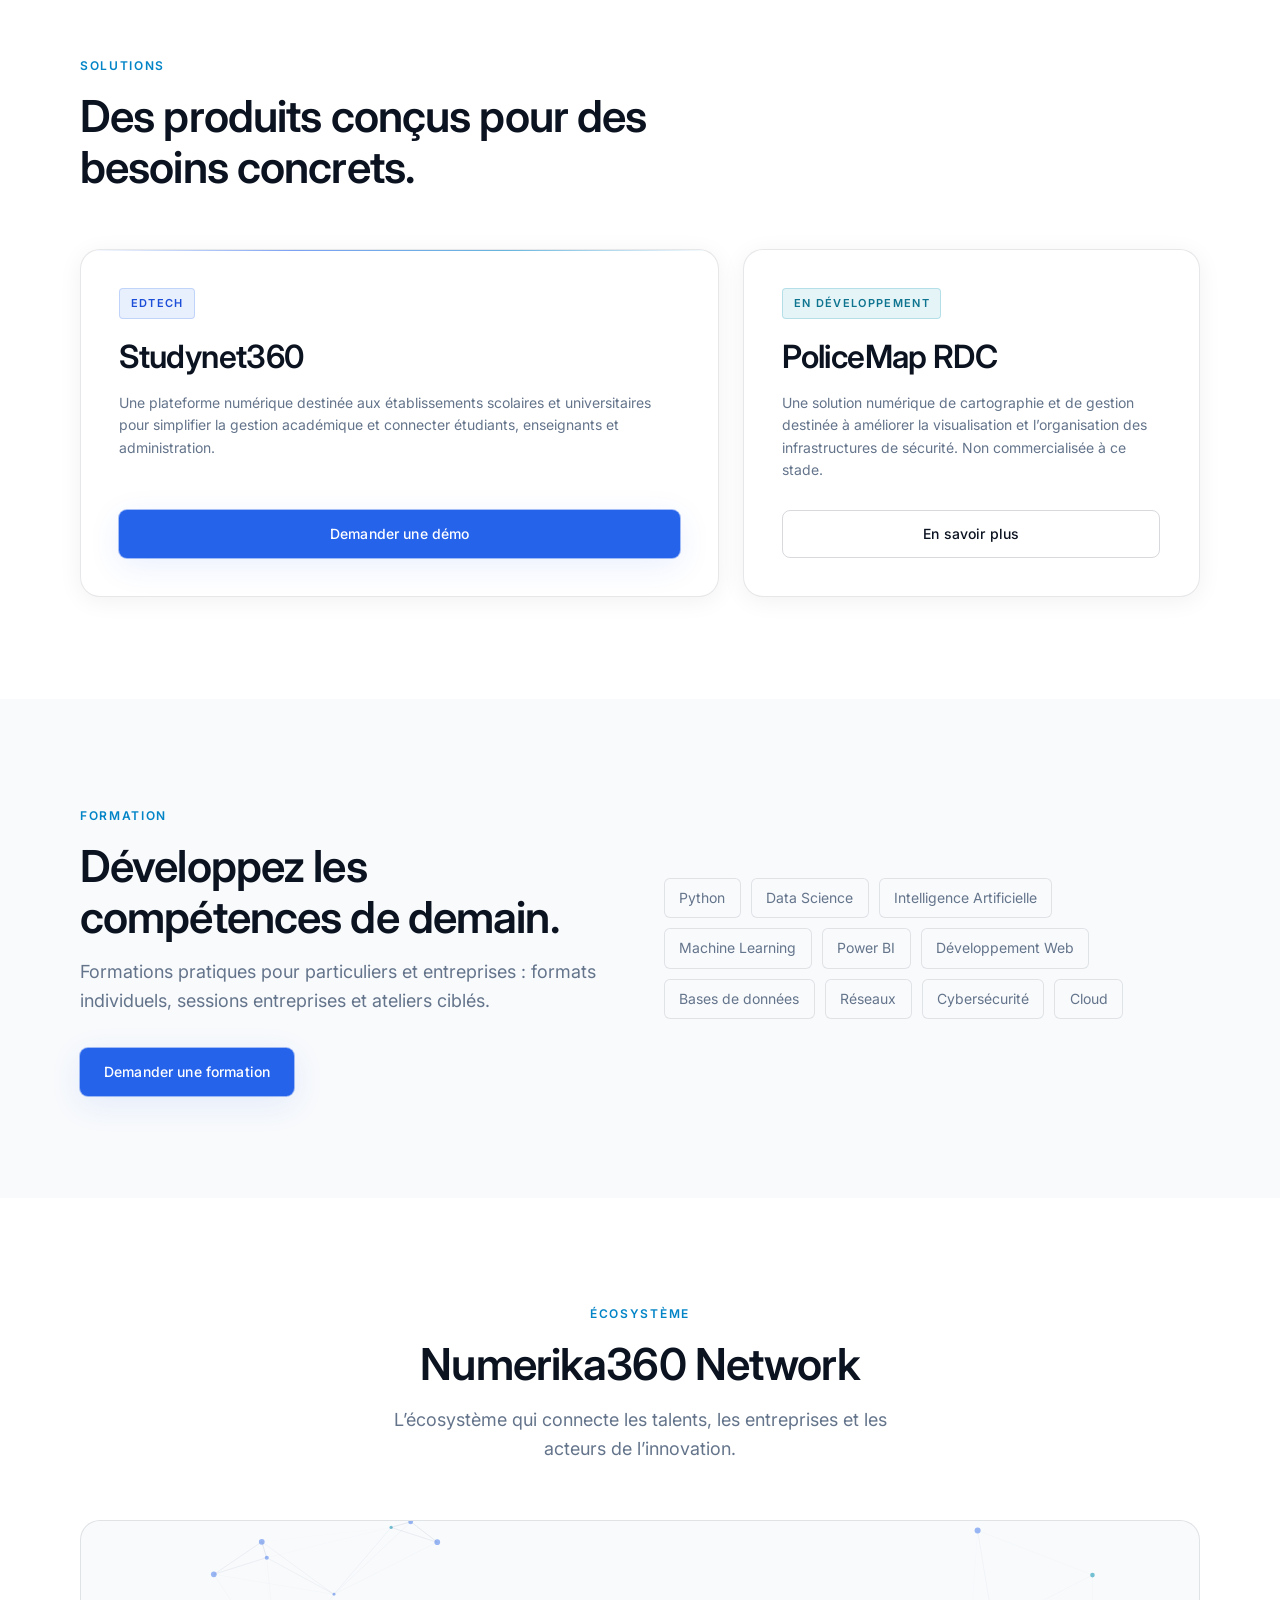
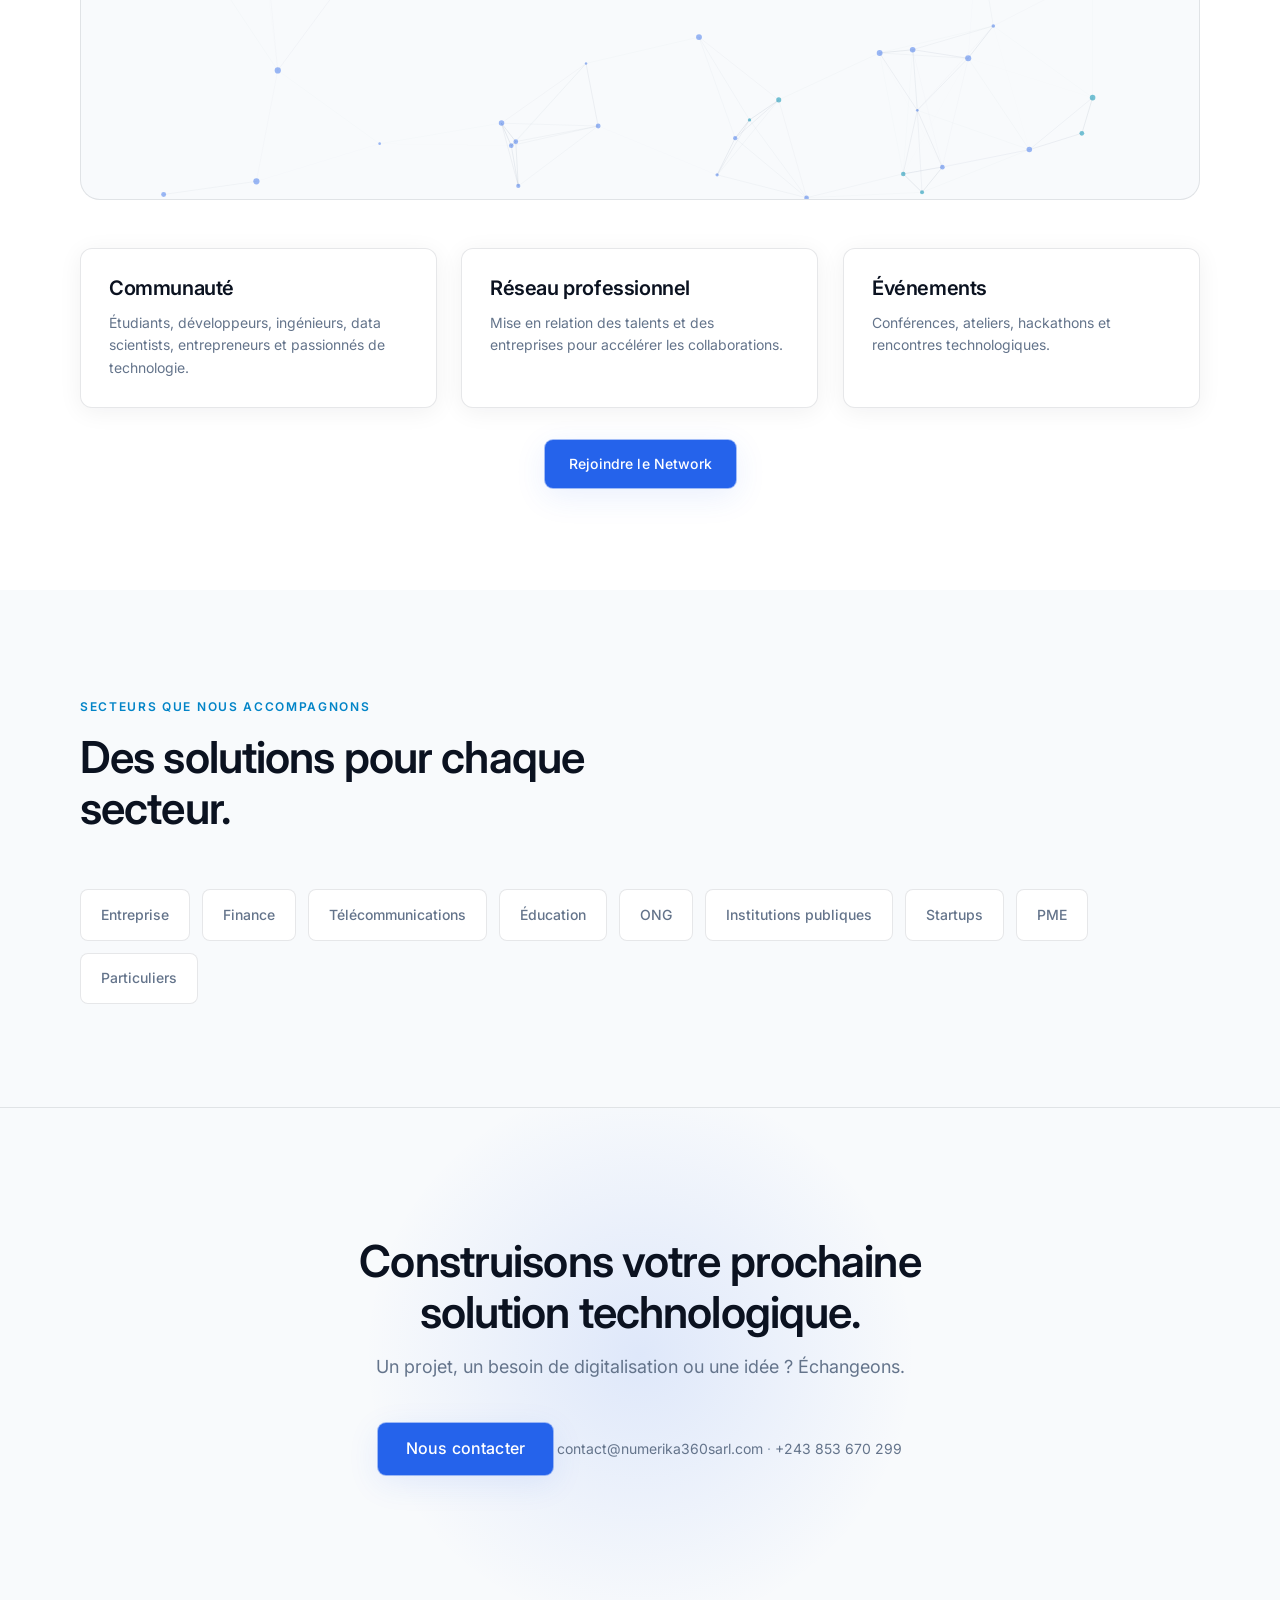
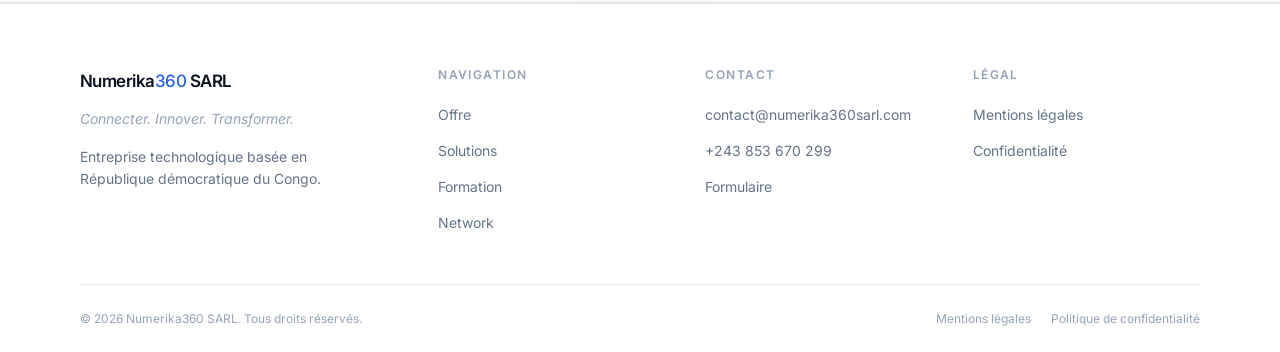
==== commit f17a3d92: "Mise à jour site Numerika360" ====
--- a/about.html
+++ b/about.html
@@ -2,233 +2,13 @@
 <html lang="fr">
 <head>
   <meta charset="UTF-8">
-  <meta name="viewport" content="width=device-width, initial-scale=1.0">
-  <title>À propos | Numerika360 SARL</title>
-  <meta name="description" content="Découvrez Numerika360 SARL : mission, vision, valeurs et approche d'une entreprise technologique congolaise dédiée à la transformation numérique.">
-  <meta name="robots" content="noindex, nofollow">
-  <link rel="canonical" href="https://numerika360sarl.com/about.html">
-  <meta property="og:type" content="website">
-  <meta property="og:locale" content="fr_FR">
-  <meta property="og:url" content="https://numerika360sarl.com/about.html">
-  <meta property="og:site_name" content="Numerika360 SARL">
-  <meta property="og:title" content="À propos | Numerika360 SARL">
-  <meta property="og:description" content="Mission, vision et valeurs de Numerika360 SARL, entreprise technologique en RDC.">
-  <meta property="og:image" content="https://numerika360sarl.com/assets/logo/logo.svg">
-  <meta name="twitter:card" content="summary">
-  <meta name="twitter:title" content="À propos | Numerika360 SARL">
-  <meta name="twitter:description" content="Mission, vision et valeurs de Numerika360 SARL.">
-  <link rel="icon" type="image/svg+xml" href="assets/logo/favicon.svg">
-  <link rel="preconnect" href="https://fonts.googleapis.com">
-  <link rel="preconnect" href="https://fonts.gstatic.com" crossorigin>
-  <link href="https://fonts.googleapis.com/css2?family=Inter:wght@400;500;600;700&display=swap" rel="stylesheet">
-  <link rel="stylesheet" href="css/style.css">
-  <link rel="stylesheet" href="css/responsive.css">
-  <link rel="stylesheet" href="css/animations.css">
+  <title>Redirection… | Numerika360 SARL</title>
+  <meta http-equiv="refresh" content="0;url=accueil.html#a-propos">
+  <link rel="canonical" href="https://numerika360sarl.com/accueil#a-propos">
+  <meta name="robots" content="noindex, follow">
 </head>
 <body>
-  <a class="sr-only" href="#main">Aller au contenu principal</a>
-
-  <header class="header">
-    <div class="container nav">
-      <a href="accueil.html" class="logo" aria-label="Numerika360 — Accueil">
-        <img class="logo__mark" src="assets/logo/logo.svg" width="28" height="28" alt="">
-        <span class="logo__text">Numerika<span>360</span></span>
-      </a>
-      <nav class="nav__links" aria-label="Navigation principale">
-        <a class="nav__link" href="accueil.html">Accueil</a>
-        <a class="nav__link is-active" href="about.html">À propos</a>
-        <a class="nav__link" href="services.html">Services</a>
-        <a class="nav__link" href="solutions.html">Solutions</a>
-        <a class="nav__link" href="formation.html">Formation</a>
-        <a class="nav__link" href="network.html">Network</a>
-        <a class="nav__link" href="contact.html">Contact</a>
-      </nav>
-      <a class="btn btn--primary nav__cta" href="contact.html">Nous contacter</a>
-      <button class="nav__toggle" type="button" aria-label="Ouvrir le menu" aria-expanded="false" aria-controls="mobile-menu">
-        <span class="nav__toggle-bar"></span>
-      </button>
-    </div>
-    <div class="nav__mobile" id="mobile-menu" role="dialog" aria-modal="true" aria-label="Menu de navigation">
-      <nav class="nav__mobile-links" aria-label="Navigation mobile">
-        <a class="nav__mobile-link" href="accueil.html">Accueil</a>
-        <a class="nav__mobile-link is-active" href="about.html">À propos</a>
-        <a class="nav__mobile-link" href="services.html">Services</a>
-        <a class="nav__mobile-link" href="solutions.html">Solutions</a>
-        <a class="nav__mobile-link" href="formation.html">Formation</a>
-        <a class="nav__mobile-link" href="network.html">Network</a>
-        <a class="nav__mobile-link" href="contact.html">Contact</a>
-      </nav>
-      <a class="btn btn--primary nav__mobile-cta" href="contact.html">Nous contacter</a>
-    </div>
-  </header>
-
-  <main id="main">
-    <section class="page-hero page-hero-animate">
-      <div class="page-hero__glow" aria-hidden="true"></div>
-      <div class="container">
-        <p class="page-hero__label">À propos</p>
-        <h1 class="page-hero__title">Une entreprise technologique au service de la transformation.</h1>
-        <p class="page-hero__subtitle">Numerika360 SARL conçoit des solutions intelligentes pour les entreprises, institutions et organisations en République démocratique du Congo et au-delà.</p>
-      </div>
-    </section>
-
-    <section class="section" aria-labelledby="who-title">
-      <div class="container">
-        <div class="content-block reveal">
-          <p class="section__label">Qui sommes-nous ?</p>
-          <h2 id="who-title" class="section__title">Numerika360 SARL</h2>
-          <p>Numerika360 SARL est une entreprise technologique congolaise spécialisée dans l’intelligence artificielle, la data, la digitalisation, les infrastructures, la cybersécurité et la formation.</p>
-          <p>Nous accompagnons des organisations privées et publiques dans la conception, le déploiement et l’optimisation de solutions numériques adaptées à leurs enjeux réels.</p>
-          <p>Notre approche allie expertise technique, compréhension métier et ambition de contribuer à un écosystème technologique africain solide et crédible.</p>
-        </div>
-      </div>
-    </section>
-
-    <section class="section section--alt" aria-labelledby="mission-vision-title">
-      <div class="container">
-        <h2 id="mission-vision-title" class="sr-only">Mission et vision</h2>
-        <div class="mission-block">
-          <article class="mission-card reveal">
-            <p class="mission-card__label">Notre mission</p>
-            <p class="mission-card__text">Accompagner les entreprises, institutions et organisations dans leur transformation numérique grâce à des solutions technologiques intelligentes, accessibles et adaptées à leurs besoins.</p>
-          </article>
-          <article class="mission-card reveal reveal-delay-2">
-            <p class="mission-card__label">Notre vision</p>
-            <p class="mission-card__text">Contribuer à construire un écosystème technologique africain capable de créer, connecter et déployer les solutions numériques de demain.</p>
-          </article>
-        </div>
-      </div>
-    </section>
-
-    <section class="section" aria-labelledby="values-title">
-      <div class="container">
-        <div class="section__header reveal">
-          <p class="section__label">Nos valeurs</p>
-          <h2 id="values-title" class="section__title">Ce qui guide notre façon de travailler.</h2>
-        </div>
-        <div class="values-grid">
-          <article class="value-card reveal">
-            <h3 class="value-card__title">Innovation</h3>
-            <p class="value-card__text">Explorer et appliquer les technologies pertinentes pour créer de la valeur durable.</p>
-          </article>
-          <article class="value-card reveal reveal-delay-1">
-            <h3 class="value-card__title">Excellence</h3>
-            <p class="value-card__text">Viser la qualité dans la conception, l’exécution et le suivi de chaque projet.</p>
-          </article>
-          <article class="value-card reveal reveal-delay-2">
-            <h3 class="value-card__title">Intégrité</h3>
-            <p class="value-card__text">Agir avec transparence, responsabilité et respect des engagements.</p>
-          </article>
-          <article class="value-card reveal">
-            <h3 class="value-card__title">Collaboration</h3>
-            <p class="value-card__text">Construire des solutions avec nos clients, partenaires et communautés.</p>
-          </article>
-          <article class="value-card reveal reveal-delay-1">
-            <h3 class="value-card__title">Impact</h3>
-            <p class="value-card__text">Mesurer le succès à l’aune des résultats concrets pour les organisations et les utilisateurs.</p>
-          </article>
-          <article class="value-card reveal reveal-delay-2">
-            <h3 class="value-card__title">Apprentissage continu</h3>
-            <p class="value-card__text">Progresser en permanence pour rester au niveau des standards technologiques mondiaux.</p>
-          </article>
-        </div>
-      </div>
-    </section>
-
-    <section class="section section--alt" aria-labelledby="approach-title">
-      <div class="container">
-        <div class="split">
-          <div class="reveal">
-            <p class="section__label">Notre approche</p>
-            <h2 id="approach-title" class="section__title">De l’analyse au déploiement.</h2>
-            <p class="lead mt-2">Nous partons des besoins réels, concevons des solutions adaptées, puis accompagnons leur mise en œuvre et leur adoption.</p>
-          </div>
-          <ul class="prose-list reveal reveal-delay-2">
-            <li>Comprendre le contexte, les contraintes et les objectifs métier.</li>
-            <li>Concevoir une solution claire, scalable et sécurisée.</li>
-            <li>Développer et intégrer avec rigueur.</li>
-            <li>Déployer, former et accompagner les équipes.</li>
-            <li>Améliorer en continu sur la base des retours terrain.</li>
-          </ul>
-        </div>
-      </div>
-    </section>
-
-    <section class="section" aria-labelledby="ambition-title">
-      <div class="container">
-        <div class="content-block reveal">
-          <p class="section__label">Notre ambition</p>
-          <h2 id="ambition-title" class="section__title">Ancrée en RDC, tournée vers l’Afrique et le monde.</h2>
-          <p>Numerika360 SARL vise à devenir un acteur de référence dans la conception et le déploiement de solutions technologiques en Afrique centrale, tout en cultivant des standards internationaux de qualité, de sécurité et d’innovation.</p>
-          <p>Nous croyons qu’une transformation numérique réussie repose sur des technologies pertinentes, des compétences locales renforcées et des écosystèmes connectés — d’où notre engagement dans la formation et Numerika360 Network.</p>
-        </div>
-      </div>
-    </section>
-
-    <section class="cta-final" aria-labelledby="cta-title">
-      <div class="cta-final__glow" aria-hidden="true"></div>
-      <div class="container">
-        <div class="cta-final__content reveal">
-          <h2 id="cta-title" class="cta-final__title">Échangeons sur votre projet.</h2>
-          <p class="cta-final__text">Parlez-nous de vos enjeux technologiques. Nous vous répondrons avec clarté.</p>
-          <a class="btn btn--primary btn--lg" href="contact.html">Nous contacter</a>
-        </div>
-      </div>
-    </section>
-  </main>
-
-  <footer class="footer">
-    <div class="container">
-      <div class="footer__grid">
-        <div>
-          <a href="accueil.html" class="logo" aria-label="Numerika360">
-            <img class="logo__mark" src="assets/logo/logo.svg" width="28" height="28" alt="">
-            <span class="logo__text">Numerika<span>360</span> SARL</span>
-          </a>
-          <p class="footer__slogan">Connecter. Innover. Transformer.</p>
-          <p class="footer__brand-text">Entreprise technologique basée en République démocratique du Congo, engagée dans l’innovation et la transformation numérique.</p>
-          <div class="footer__social" aria-label="Réseaux sociaux">
-            <span title="Facebook — bientôt disponible" aria-label="Facebook bientôt disponible">Fb</span>
-            <span title="Instagram — bientôt disponible" aria-label="Instagram bientôt disponible">Ig</span>
-            <span title="LinkedIn — bientôt disponible" aria-label="LinkedIn bientôt disponible">In</span>
-          </div>
-        </div>
-        <div>
-          <h3 class="footer__col-title">Entreprise</h3>
-          <ul class="footer__links">
-            <li><a href="about.html">À propos</a></li>
-            <li><a href="services.html">Services</a></li>
-            <li><a href="solutions.html">Solutions</a></li>
-          </ul>
-        </div>
-        <div>
-          <h3 class="footer__col-title">Ressources</h3>
-          <ul class="footer__links">
-            <li><a href="formation.html">Formation</a></li>
-            <li><a href="network.html">Network</a></li>
-          </ul>
-        </div>
-        <div>
-          <h3 class="footer__col-title">Contact</h3>
-          <ul class="footer__links">
-            <li><a href="tel:+243853670299">+243 853 670 299</a></li>
-            <li>RDC</li>
-            <li><a href="contact.html">Formulaire de contact</a></li>
-          </ul>
-        </div>
-      </div>
-      <div class="footer__bottom">
-        <p>© <span data-year>2026</span> Numerika360 SARL. Tous droits réservés.</p>
-        <div class="footer__legal">
-          <a href="legal.html">Mentions légales</a>
-          <a href="privacy.html">Politique de confidentialité</a>
-        </div>
-      </div>
-    </div>
-  </footer>
-
-  <script src="js/navigation.js" defer></script>
-  <script src="js/animations.js" defer></script>
-  <script src="js/main.js" defer></script>
+  <p><a href="accueil.html#a-propos">Continuer vers Numerika360</a></p>
+  <script src="js/redirect.js" data-to="accueil.html#a-propos"></script>
 </body>
 </html>
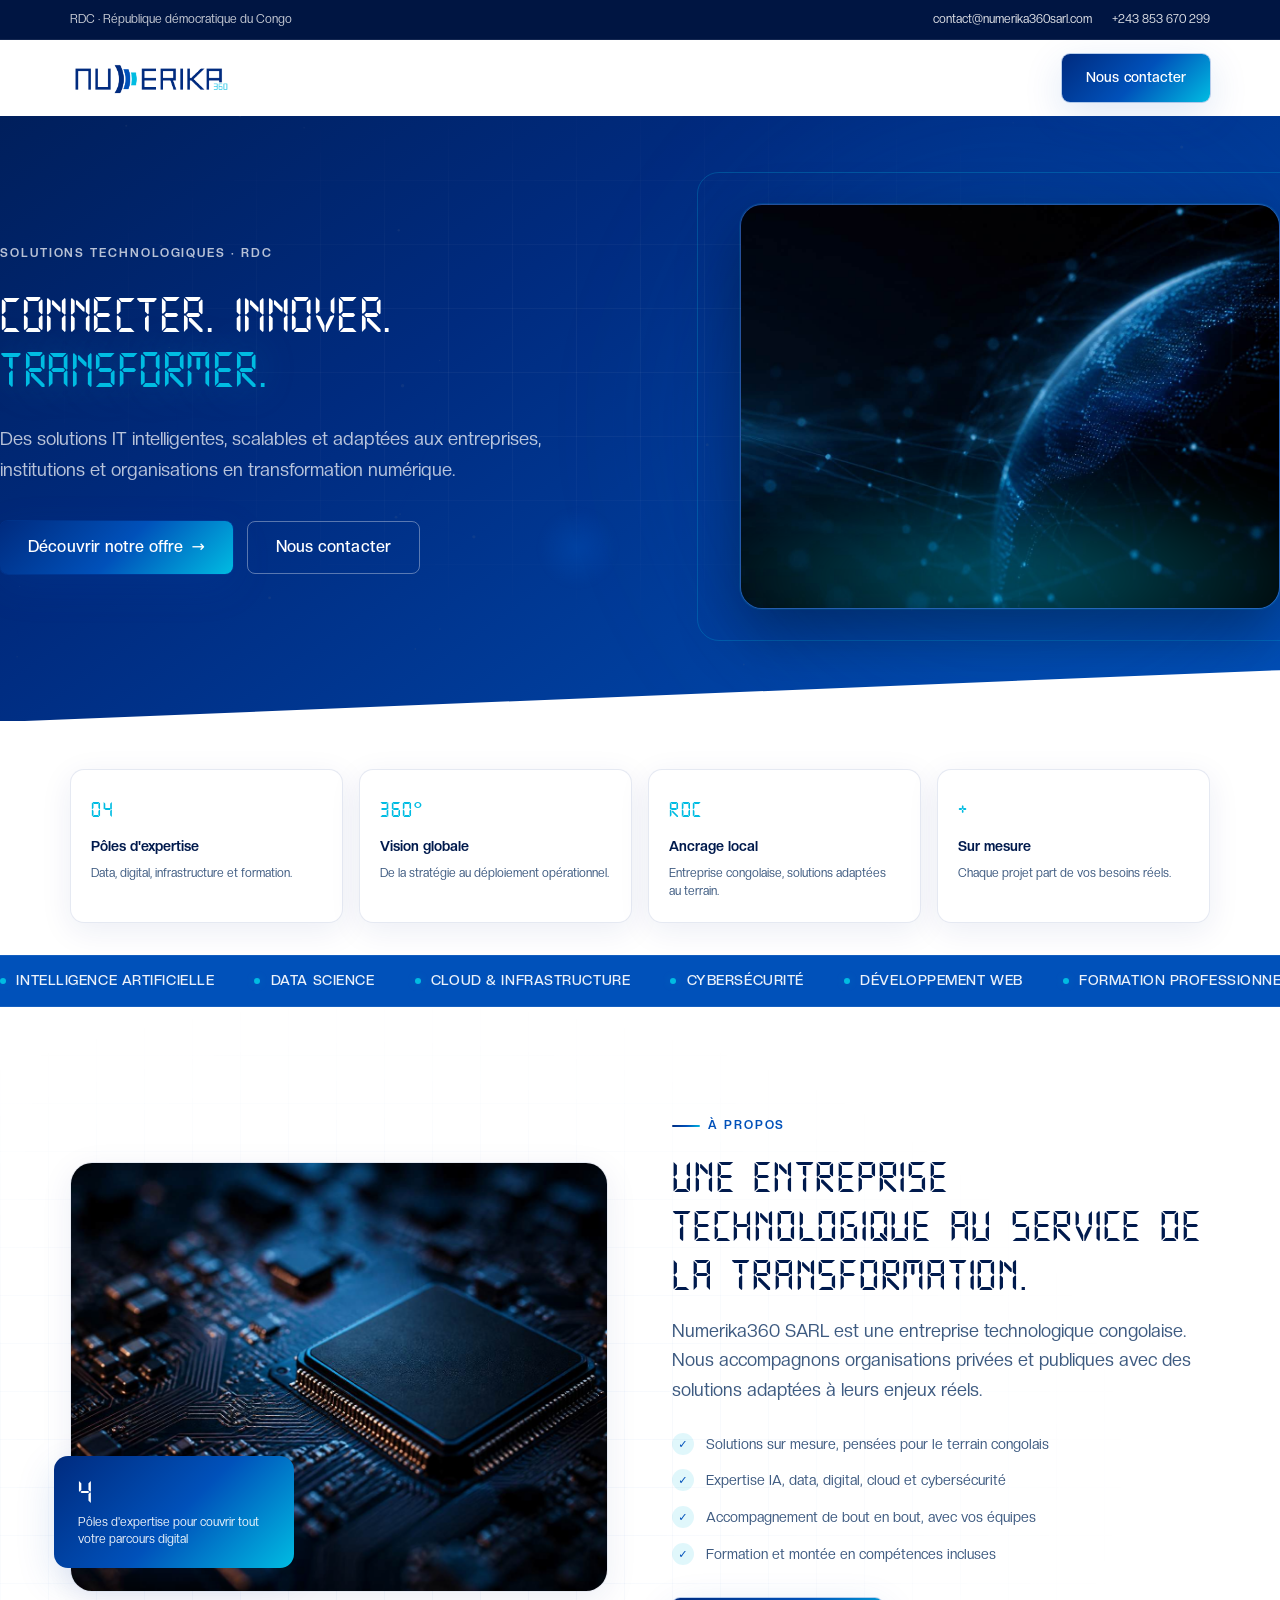
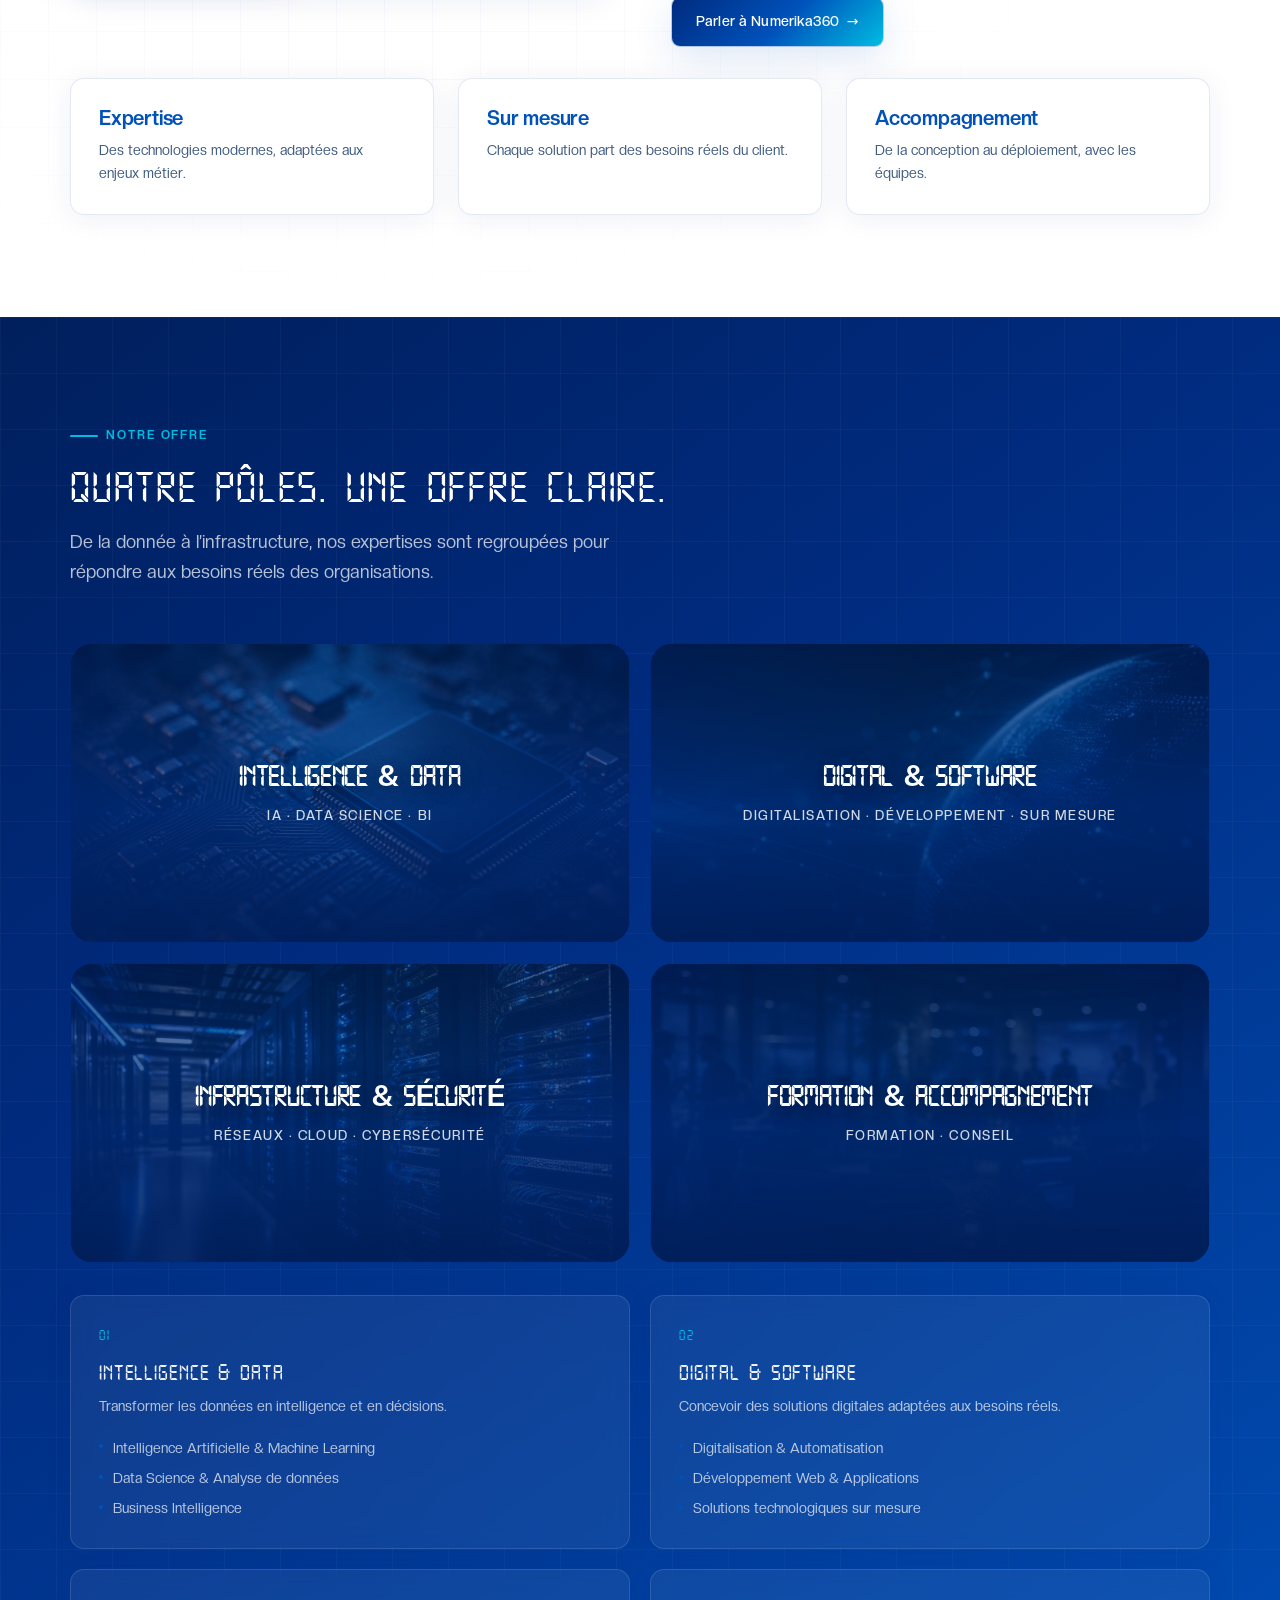
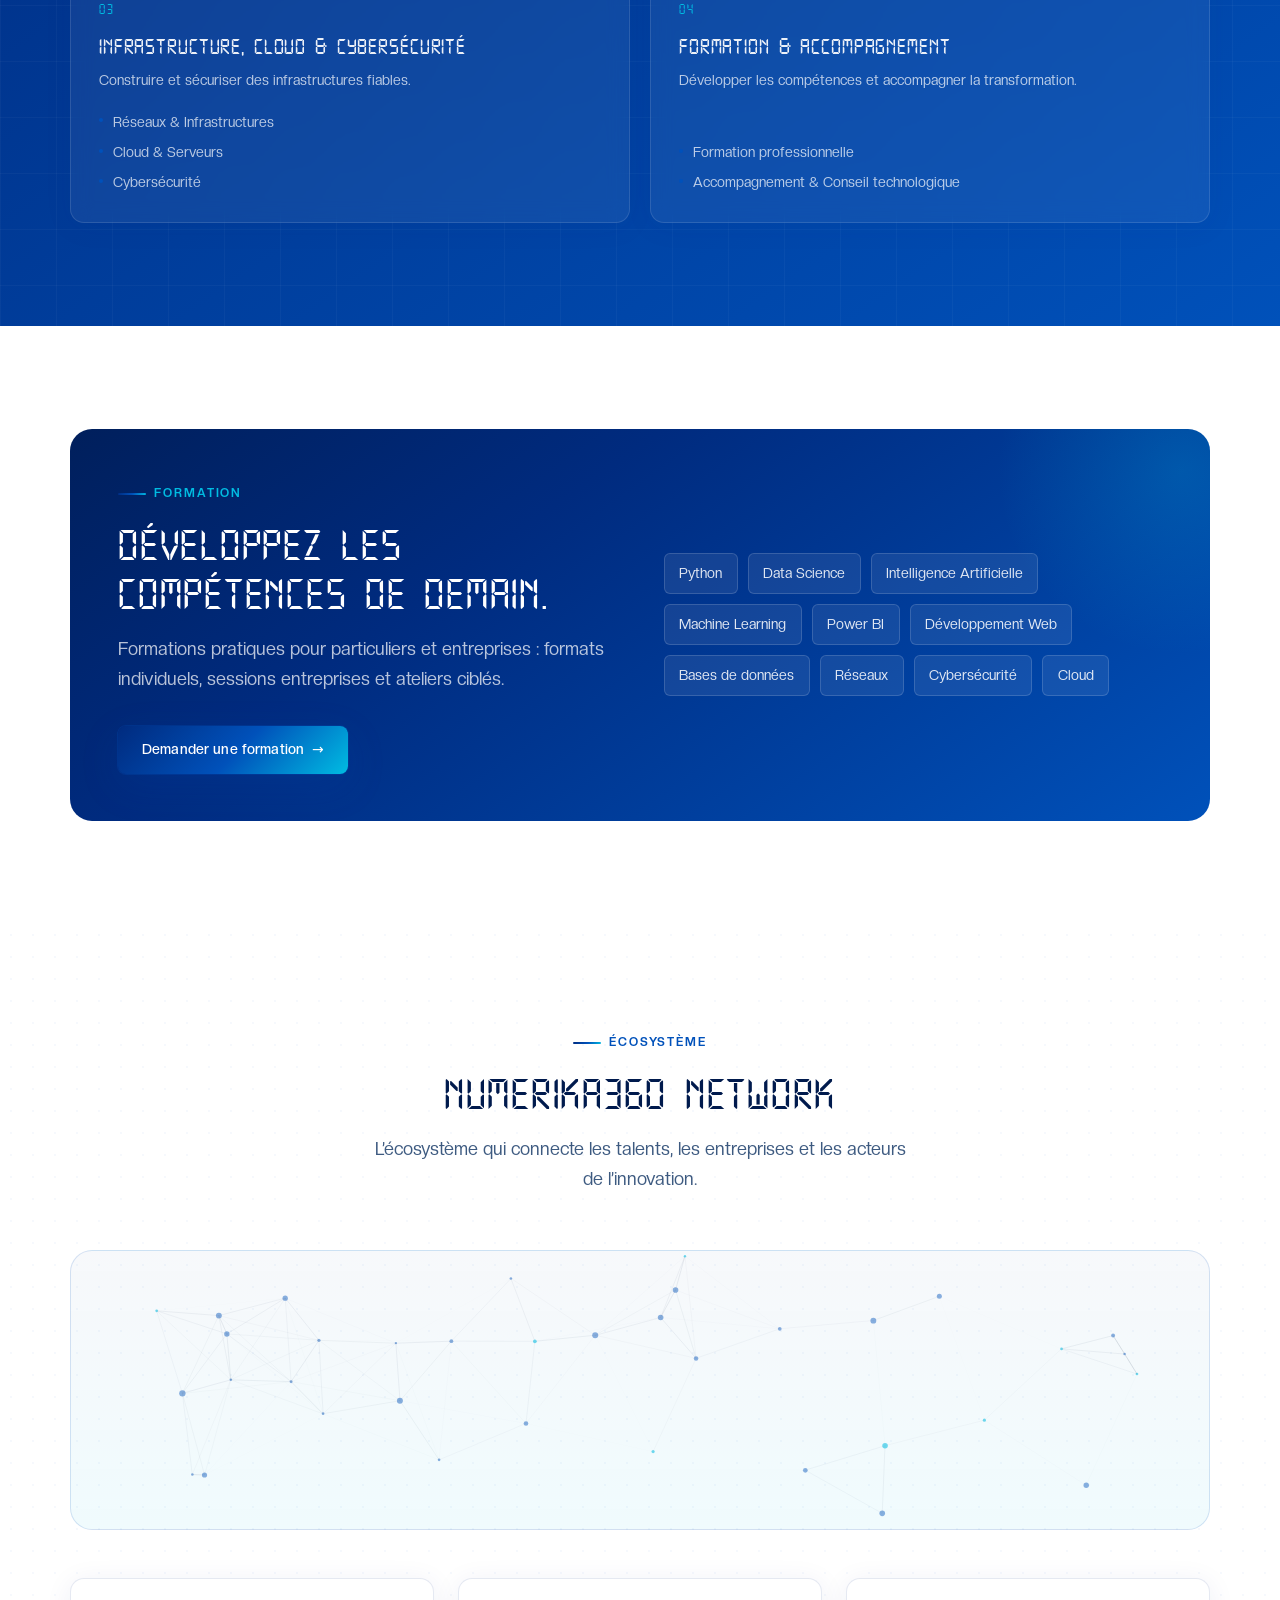
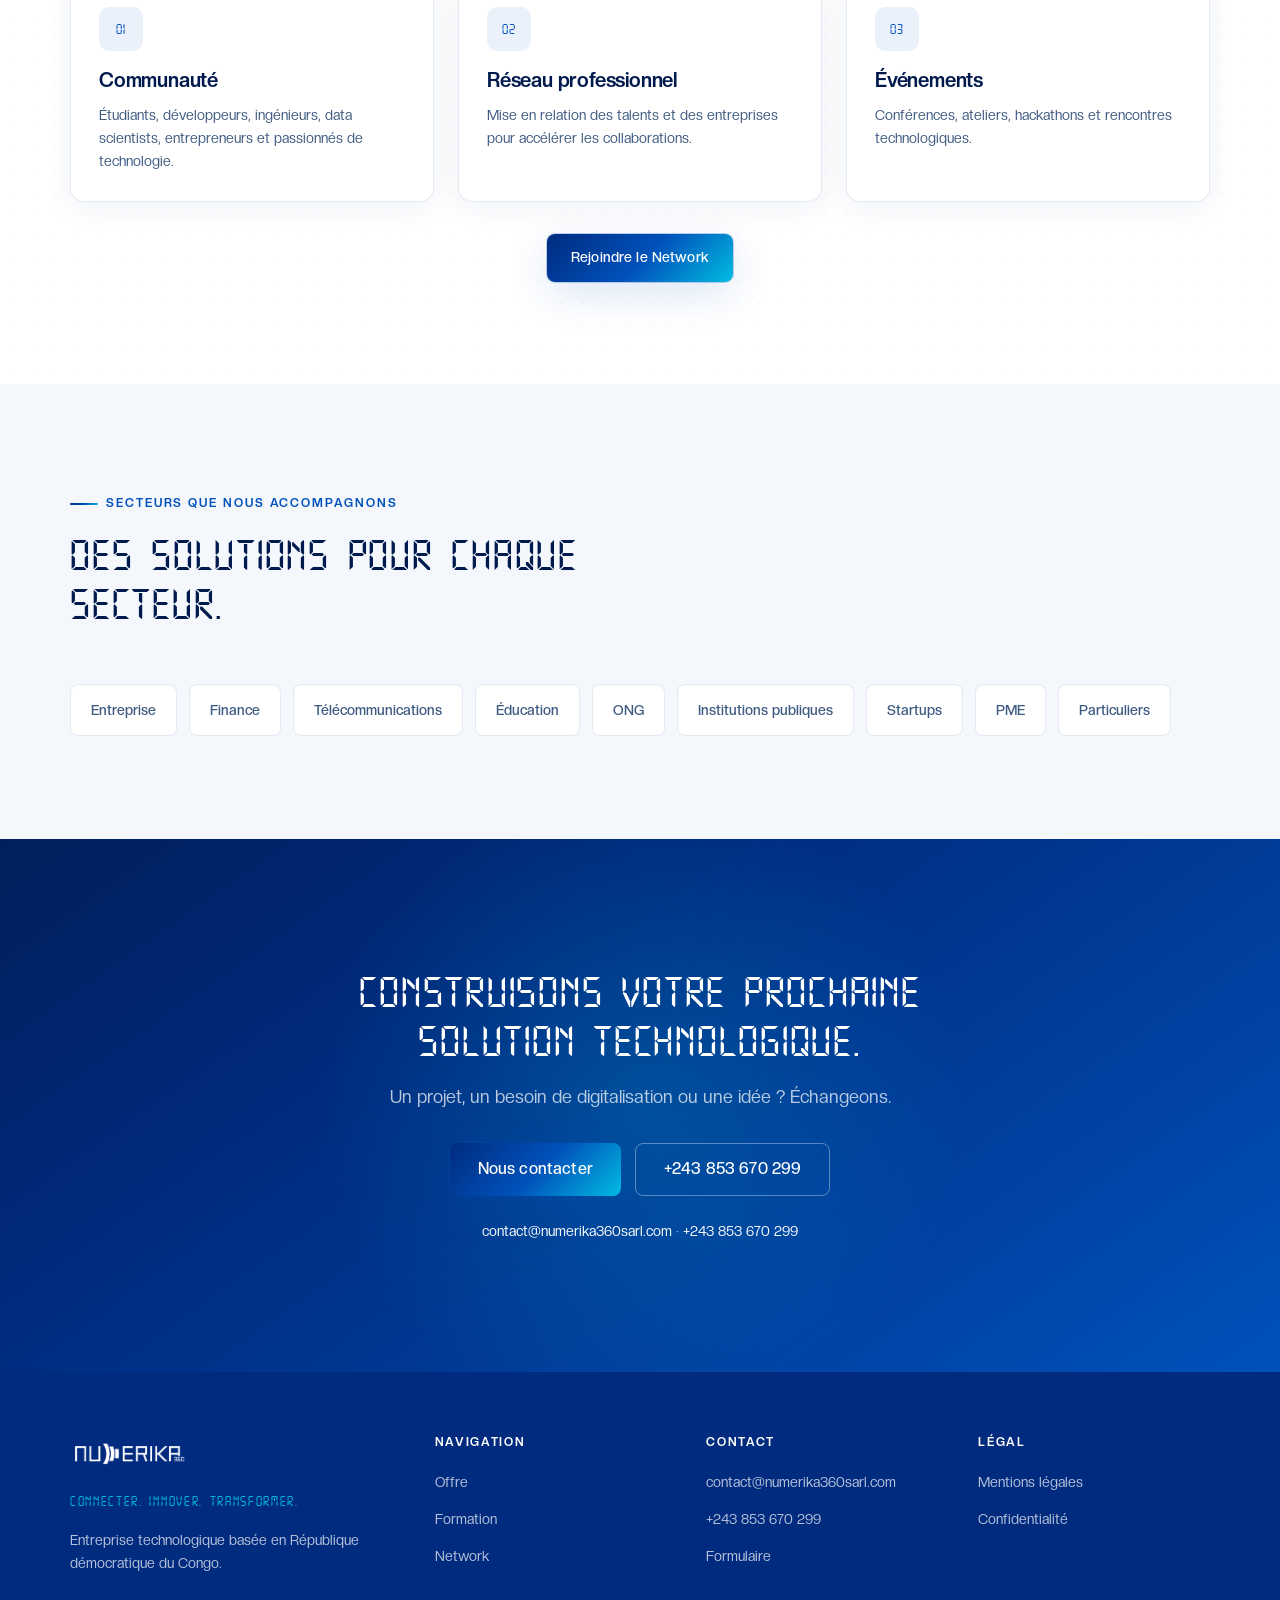
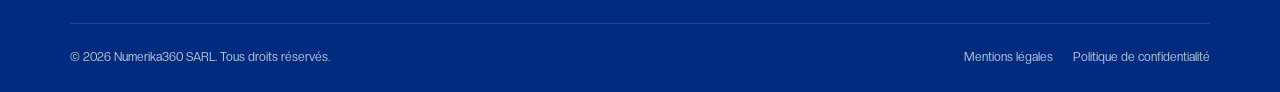
==== commit eba38668: "first commit11" ====
--- a/about.html
+++ b/about.html
@@ -3,12 +3,12 @@
 <head>
   <meta charset="UTF-8">
   <title>Redirection… | Numerika360 SARL</title>
-  <meta http-equiv="refresh" content="0;url=accueil.html#a-propos">
-  <link rel="canonical" href="https://numerika360sarl.com/accueil#a-propos">
+  <meta http-equiv="refresh" content="0;url=index.html#a-propos">
+  <link rel="canonical" href="https://numerika360sarl.com/#a-propos">
   <meta name="robots" content="noindex, follow">
 </head>
 <body>
-  <p><a href="accueil.html#a-propos">Continuer vers Numerika360</a></p>
-  <script src="js/redirect.js" data-to="accueil.html#a-propos"></script>
+  <p><a href="index.html#a-propos">Continuer vers Numerika360</a></p>
+  <script src="js/redirect.js" data-to="index.html#a-propos"></script>
 </body>
 </html>
